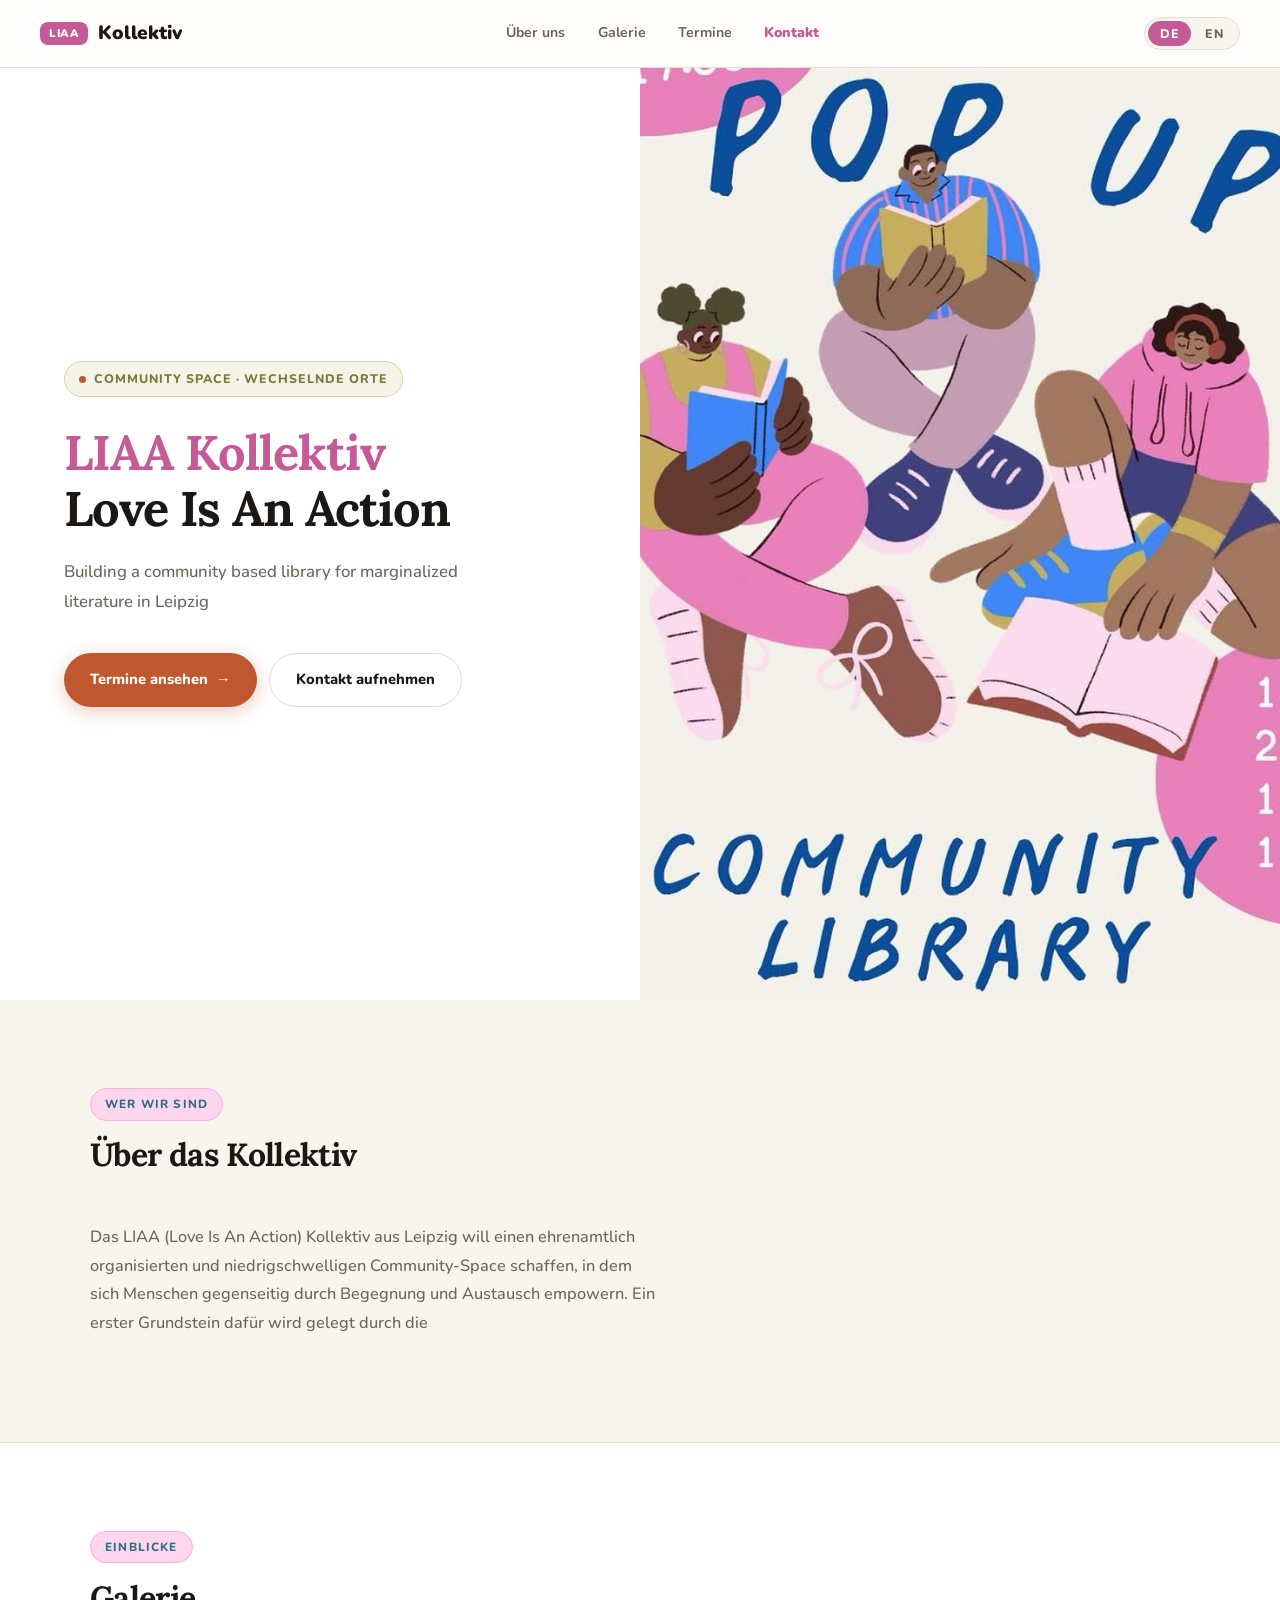
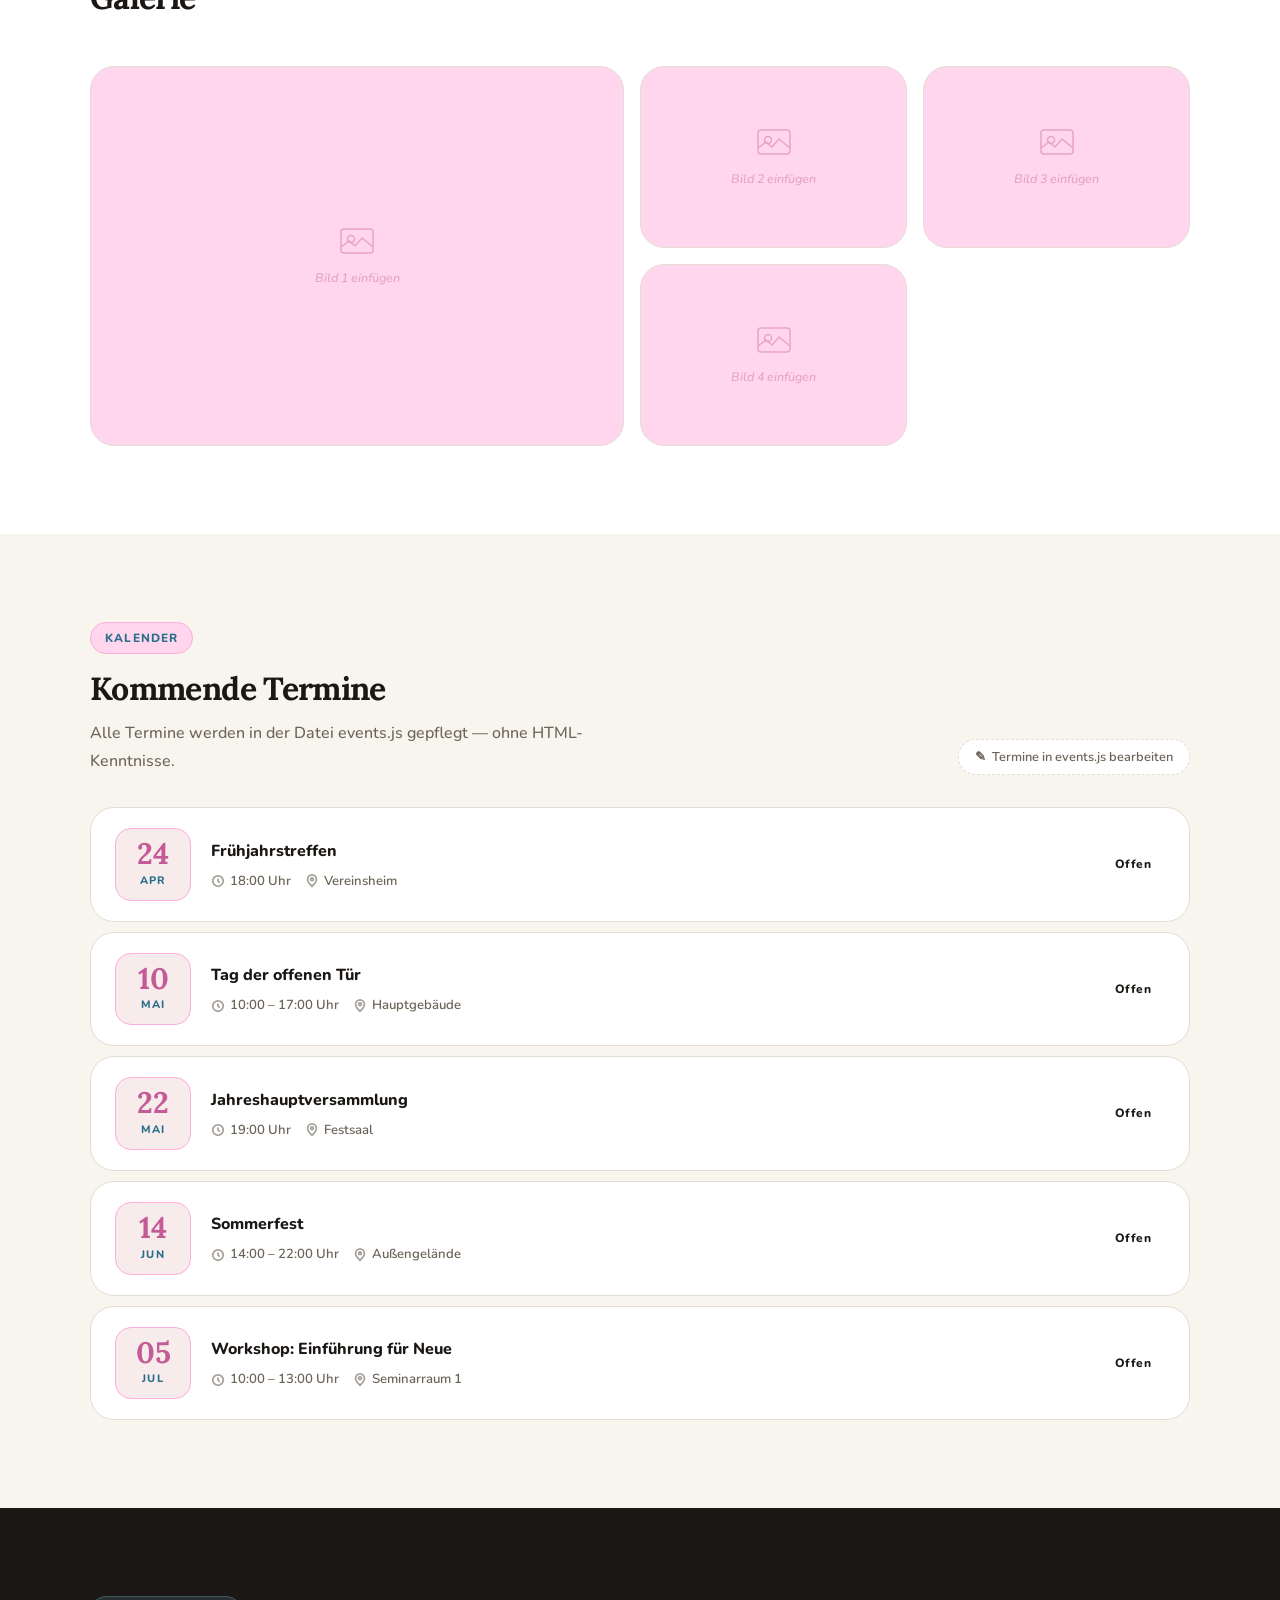
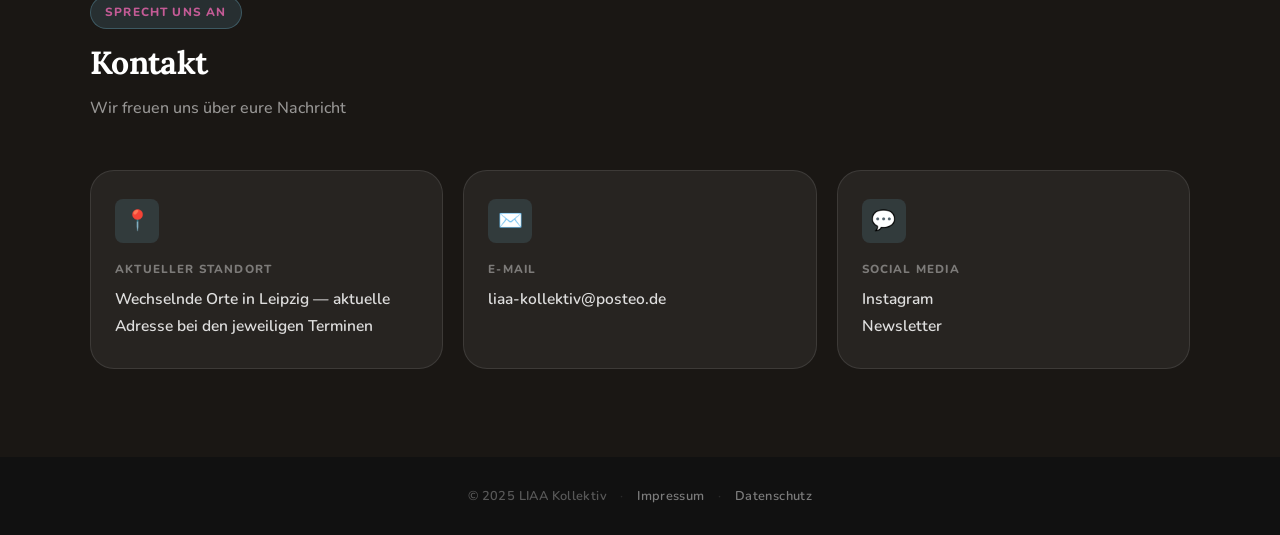
==== index.html @ f077760d "d" ====
<!DOCTYPE html>
<html lang="de">
<head>
  <meta charset="UTF-8">
  <meta name="viewport" content="width=device-width, initial-scale=1.0">
  <title>LIAA Kollektiv</title>
  <meta name="description" content="LIAA Kollektiv — Community Space für Black Literature.">
  <link rel="stylesheet" href="style.css">
  <link rel="icon" type="image/png" href="/assets/favicon.png">
  <link rel="apple-touch-icon" href="/assets/favicon.png">
</head>
<body>

<!-- ══════════════════════════════════════
     NAVIGATION
     ══════════════════════════════════════ -->
<nav class="nav">
  <a href="#" class="nav-logo">
    <div class="nav-logo-icon">LIAA</div>
    Kollektiv
  </a>

  <ul class="nav-links">
    <li><a href="#ueber-uns" data-de="Über uns"  data-en="About">Über uns</a></li>
    <li><a href="#galerie"   data-de="Galerie"   data-en="Gallery">Galerie</a></li>
    <li><a href="#termine"   data-de="Termine"   data-en="Events">Termine</a></li>
    <li><a href="#kontakt"   data-de="Kontakt"   data-en="Contact">Kontakt</a></li>
  </ul>

  <div class="nav-right">
    <div class="lang-toggle">
      <button class="lang-btn" data-lang="de" onclick="setLang('de')">DE</button>
      <button class="lang-btn" data-lang="en" onclick="setLang('en')">EN</button>
    </div>
    <button class="hamburger" onclick="toggleMenu()" aria-label="Menü öffnen">
      <span></span><span></span><span></span>
    </button>
  </div>
</nav>

<!-- Mobile Menu -->
<div class="mobile-menu" id="mobile-menu">
  <ul>
    <li><a href="#ueber-uns" data-de="Über uns"  data-en="About">Über uns</a></li>
    <li><a href="#galerie"   data-de="Galerie"   data-en="Gallery">Galerie</a></li>
    <li><a href="#termine"   data-de="Termine"   data-en="Events">Termine</a></li>
    <li><a href="#kontakt"   data-de="Kontakt"   data-en="Contact">Kontakt</a></li>
  </ul>
  <div class="lang-toggle">
    <button class="lang-btn" data-lang="de" onclick="setLang('de')">DE</button>
    <button class="lang-btn" data-lang="en" onclick="setLang('en')">EN</button>
  </div>
</div>


<!-- ══════════════════════════════════════
     HERO
     ══════════════════════════════════════ -->
<section class="hero">
  <div class="hero-left">

    <div class="hero-tag">
      <span class="hero-tag-dot"></span>
      <span data-de="Community Space · Wechselnde Orte"
            data-en="Community Space · Rotating Locations">Community Space · Wechselnde Orte</span>
    </div>

    <h1 class="hero-title">
      <!-- ✏️ Titel anpassen / Edit title -->
      <span>LIAA Kollektiv</span><br>Love Is An Action
    </h1>

    <p class="hero-desc"
       data-de="Building a community based library for marginalized literature in Leipzig"
       data-en="Building a community based library for marginalized literature in Leipzig">
      Building a community based library for marginalized literature in Leipzig
    </p>

    <div class="hero-actions">
      <a href="#termine" class="btn-primary">
        <span data-de="Termine ansehen" data-en="View Events">Termine ansehen</span>
        →
      </a>
      <a href="#kontakt" class="btn-secondary">
        <span data-de="Kontakt aufnehmen" data-en="Get in touch">Kontakt aufnehmen</span>
      </a>
    </div>

  </div>

  <div class="hero-right">
    <!--
      BILD EINFÜGEN / INSERT IMAGE:
      Kommentar entfernen und eigenes Bild einsetzen:
    -->
      <img src="images/image3.jpg" alt="LIAA Kollektiv">
    
    <div class="hero-img-placeholder">
      <svg viewBox="0 0 64 64" fill="none" xmlns="http://www.w3.org/2000/svg">
        <rect x="4" y="12" width="56" height="40" rx="5" stroke="currentColor" stroke-width="2"/>
        <circle cx="22" cy="28" r="6" stroke="currentColor" stroke-width="2"/>
        <path d="M4 40l14-10 10 8 12-14 20 18" stroke="currentColor" stroke-width="2" stroke-linejoin="round"/>
      </svg>
      <p data-de="Euer Bild hier einfügen" data-en="Insert your photo here">
        Euer Bild hier einfügen
      </p>
    </div>
  </div>
</section>


<!-- ══════════════════════════════════════
     ÜBER UNS / ABOUT
     ══════════════════════════════════════ -->
<section class="section about" id="ueber-uns">
  <div class="section-inner">
    <div class="section-header reveal">
      <div class="section-tag"
           data-de="Wer wir sind"
           data-en="Who we are">Wer wir sind</div>
      <h2 class="section-title"
          data-de="Über das Kollektiv"
          data-en="About the Collective">Über das Kollektiv</h2>
      <!-- <p class="section-subtitle"
         data-de="Eine kurze Einleitung, die das Kollektiv herzlich vorstellt."
         data-en="A short introduction presenting the collective in a warm, welcoming tone.">
        Eine kurze Einleitung, die das Kollektiv herzlich vorstellt.
      </p> -->
    </div>

    <div class="about-grid">
      <div>
        <!-- ✏️ TEXTE ANPASSEN / EDIT TEXTS -->
        <p class="reveal"
           data-de="Das LIAA (Love Is An Action) Kollektiv aus Leipzig will einen ehrenamtlich organisierten und niedrigschwelligen Community-Space schaffen, in dem sich Menschen gegenseitig durch Begegnung und Austausch empowern. Ein erster Grundstein dafür wird gelegt durch die "BIPoC Bibliothek", eine Sammelstelle für schwerzugängliches Wissen von Schwarzen und PoC Autor*innen."
           data-en="LIAA (Love Is An Action) collective from Leipzig aims to create a volunteer-run, low-barrier community space where people can empower one another through interaction and exchange. The first step toward this goal is the “BIPoC Library,” a repository for hard-to-access knowledge from Black and People of Color authors.">
          Das LIAA (Love Is An Action) Kollektiv aus Leipzig will einen ehrenamtlich organisierten und niedrigschwelligen Community-Space schaffen, in dem sich Menschen gegenseitig durch Begegnung und Austausch empowern. Ein erster Grundstein dafür wird gelegt durch die "BIPoC Bibliothek", eine Sammelstelle für schwerzugängliches Wissen von Schwarzen und PoC Autor*innen.
        </p>
        <!-- <p class="reveal"
           data-de="Ein zweiter Absatz kann eure Werte, Projekte oder besondere Aktivitäten beschreiben. Dieser Text lässt sich jederzeit einfach anpassen."
           data-en="A second paragraph can describe your values, projects, or special activities. This text can be updated at any time.">
          Ein zweiter Absatz kann eure Werte, Projekte oder besondere Aktivitäten beschreiben. Dieser Text lässt sich jederzeit einfach anpassen.
        </p> -->
      </div>
    </div>
  </div>
</section>


<!-- ══════════════════════════════════════
     GALERIE / GALLERY
     ══════════════════════════════════════ -->
<section class="section gallery" id="galerie">
  <div class="section-inner">
    <div class="section-header reveal">
      <div class="section-tag" data-de="Einblicke" data-en="Impressions">Einblicke</div>
      <h2 class="section-title" data-de="Galerie" data-en="Gallery">Galerie</h2>
    </div>

    <!--
      BILDER EINFÜGEN / INSERT IMAGES:
      Ersetze <div class="gallery-placeholder"> + SVG durch:
      <img src="images/galerie-1.jpg" alt="Beschreibung">

      Größen:
        Bild 1 (groß links):  ~800×600 px
        Bilder 2–4 (klein):   ~400×300 px
    -->
    <div class="gallery-grid">

      <div class="gallery-item reveal">
        <!-- <img src="images/galerie-1.jpg" alt="Foto 1"> -->
        <div class="gallery-placeholder">
          <svg viewBox="0 0 36 36" fill="none" stroke="currentColor" stroke-width="1.5">
            <rect x="2" y="6" width="32" height="24" rx="3"/>
            <circle cx="12" cy="16" r="3.5"/>
            <path d="M2 24l8-6 6 5 7-8 11 9"/>
          </svg>
          <span data-de="Bild 1 einfügen" data-en="Insert image 1">Bild 1 einfügen</span>
        </div>
        <div class="gallery-overlay">
          <span class="gallery-caption-hover"
                data-de="Bildunterschrift" data-en="Caption">Bildunterschrift</span>
        </div>
      </div>

      <div class="gallery-item reveal">
        <!-- <img src="images/galerie-2.jpg" alt="Foto 2"> -->
        <div class="gallery-placeholder">
          <svg viewBox="0 0 36 36" fill="none" stroke="currentColor" stroke-width="1.5">
            <rect x="2" y="6" width="32" height="24" rx="3"/>
            <circle cx="12" cy="16" r="3.5"/>
            <path d="M2 24l8-6 6 5 7-8 11 9"/>
          </svg>
          <span data-de="Bild 2 einfügen" data-en="Insert image 2">Bild 2 einfügen</span>
        </div>
        <div class="gallery-overlay">
          <span class="gallery-caption-hover"
                data-de="Bildunterschrift" data-en="Caption">Bildunterschrift</span>
        </div>
      </div>

      <div class="gallery-item reveal">
        <!-- <img src="images/galerie-3.jpg" alt="Foto 3"> -->
        <div class="gallery-placeholder">
          <svg viewBox="0 0 36 36" fill="none" stroke="currentColor" stroke-width="1.5">
            <rect x="2" y="6" width="32" height="24" rx="3"/>
            <circle cx="12" cy="16" r="3.5"/>
            <path d="M2 24l8-6 6 5 7-8 11 9"/>
          </svg>
          <span data-de="Bild 3 einfügen" data-en="Insert image 3">Bild 3 einfügen</span>
        </div>
        <div class="gallery-overlay">
          <span class="gallery-caption-hover"
                data-de="Bildunterschrift" data-en="Caption">Bildunterschrift</span>
        </div>
      </div>

      <div class="gallery-item reveal">
        <!-- <img src="images/galerie-4.jpg" alt="Foto 4"> -->
        <div class="gallery-placeholder">
          <svg viewBox="0 0 36 36" fill="none" stroke="currentColor" stroke-width="1.5">
            <rect x="2" y="6" width="32" height="24" rx="3"/>
            <circle cx="12" cy="16" r="3.5"/>
            <path d="M2 24l8-6 6 5 7-8 11 9"/>
          </svg>
          <span data-de="Bild 4 einfügen" data-en="Insert image 4">Bild 4 einfügen</span>
        </div>
        <div class="gallery-overlay">
          <span class="gallery-caption-hover"
                data-de="Bildunterschrift" data-en="Caption">Bildunterschrift</span>
        </div>
      </div>

    </div>
  </div>
</section>


<!-- ══════════════════════════════════════
     TERMINE / EVENTS
     ══════════════════════════════════════ -->
<section class="section events" id="termine">
  <div class="section-inner">
    <div class="events-topbar reveal">
      <div class="section-header" style="margin-bottom:0">
        <div class="section-tag" data-de="Kalender" data-en="Calendar">Kalender</div>
        <h2 class="section-title"
            data-de="Kommende Termine"
            data-en="Upcoming Events">Kommende Termine</h2>
        <p class="section-subtitle"
           data-de="Alle Termine werden in der Datei events.js gepflegt — ohne HTML-Kenntnisse."
           data-en="All events are managed in events.js — no HTML knowledge needed.">
          Alle Termine werden in der Datei <code>events.js</code> gepflegt — ohne HTML-Kenntnisse.
        </p>
      </div>
      <div class="edit-tip">
        ✎ <span data-de="Termine in events.js bearbeiten"
                data-en="Edit events in events.js">Termine in events.js bearbeiten</span>
      </div>
    </div>

    <!-- Events werden automatisch aus events.js geladen -->
    <div class="event-grid" id="event-list"></div>
  </div>
</section>


<!-- ══════════════════════════════════════
     KONTAKT / CONTACT
     ══════════════════════════════════════ -->
<section class="section contact" id="kontakt">
  <div class="section-inner">
    <div class="section-header reveal">
      <div class="section-tag" data-de="Sprecht uns an" data-en="Get in touch">Sprecht uns an</div>
      <h2 class="section-title" data-de="Kontakt" data-en="Contact">Kontakt</h2>
      <p class="section-subtitle"
         data-de="Wir freuen uns über eure Nachricht"
         data-en="We'd love to hear from you">
        Wir freuen uns über eure Nachricht 
      </p>
    </div>

    <!-- ✏️ KONTAKTDATEN ANPASSEN / EDIT CONTACT INFO -->
    <div class="contact-grid">
      <div class="contact-card reveal">
        <div class="contact-icon">📍</div>
        <h4 data-de="Aktueller Standort" data-en="Current Location">Aktueller Standort</h4>
        <p data-de="Wechselnde Orte in Leipzig — aktuelle Adresse bei den jeweiligen Terminen"
           data-en="Rotating locations in Leipzig — current address listed with each event">
          Wechselnde Orte in Leipzig — aktuelle Adresse bei den jeweiligen Terminen
        </p>
      </div>
      <div class="contact-card reveal">
        <div class="contact-icon">✉️</div>
        <h4 data-de="E-Mail" data-en="Email">E-Mail</h4>
        <p><a href="mailto:liaa-kollektiv@posteo.de">liaa-kollektiv@posteo.de</a></p>
      </div>
      <div class="contact-card reveal">
        <div class="contact-icon">💬</div>
        <h4 data-de="Social Media" data-en="Social">Social Media</h4>
        <p>
          <a href="https://www.instagram.com/liaa_kollektiv/">Instagram</a><br>
          <a href="#" data-de="Newsletter" data-en="Newsletter">Newsletter</a>
        </p>
      </div>
    </div>
  </div>
</section>


<!-- ══════════════════════════════════════
     FOOTER
     ══════════════════════════════════════ -->
<footer class="footer">
  <p>
    © 2025 LIAA Kollektiv
    <span class="footer-sep">·</span>
    <a href="#" data-de="Impressum" data-en="Imprint">Impressum</a>
    <span class="footer-sep">·</span>
    <a href="#" data-de="Datenschutz" data-en="Privacy">Datenschutz</a>
  </p>
</footer>


<!-- Scripts -->
<script src="events.js"></script>
<script src="script.js"></script>

</body>
</html>
---- style.css ----
/* ─────────────────────────────────────────────
   LIAA KOLLEKTIV · style.css
   Black Literature Community Space
   Palette: #71B8D8 · #BF582F · #CBC287 · #43A953 · #C45B96
   ───────────────────────────────────────────── */

@import url('https://fonts.googleapis.com/css2?family=Nunito:wght@400;500;600;700;800;900&family=Lora:ital,wght@0,500;0,600;0,700;1,500&display=swap');

/* ── CUSTOM PROPERTIES ── */
:root {
  /* Brand palette */
  --blue:   #C45B96;
  --orange: #BF582F;
  --olive:  #CBC287;
  --green:  #43A953;
  --pink:   #C45B96;

  /* Surfaces */
  --clr-bg:        #F8F5EE;       /* warm parchment */
  --clr-surface:   #FFFFFF;
  --clr-surface-2: #F2EDE3;       /* slightly warmer */
  --clr-surface-3:   #f7ebeb;

  /* Primary = pink */
  --clr-primary:   var(--pink);
  --clr-primary-l: #ffd6ed;
  --clr-primary-m: #ffaddb;

  /* Accent = orange */
  --clr-accent:    var(--orange);
  --clr-accent-l:  #FAF0EA;

  /* Olive tones for subtle backgrounds */
  --clr-olive-l:   #F5F4E6;
  --clr-olive-m:   #CBC287;

  /* Text */
  --clr-text:  #1A1714;
  --clr-muted: #6B6457;
  --clr-border: #E3DDD3;

  /* Event badges */
  --badge-open-bg:     #E6F4E9;
  --badge-open-text:   #2A7A46;
  --badge-members-bg:  #E8F4FB;
  --badge-members-text:#2A6F8A;
  --badge-full-bg:     #FAF0EA;
  --badge-full-text:   #9E3D15;

  /* Spacing & shape */
  --radius-sm: 8px;
  --radius-md: 16px;
  --radius-lg: 24px;
  --radius-xl: 32px;

  --shadow-sm: 0 2px 8px rgba(26,23,20,0.07);
  --shadow-md: 0 6px 24px rgba(26,23,20,0.10);
  --shadow-lg: 0 16px 48px rgba(26,23,20,0.14);

  --nav-h: 68px;
  --ease-bounce: cubic-bezier(0.34, 1.56, 0.64, 1);
}

/* ── RESET ── */
*, *::before, *::after { box-sizing: border-box; margin: 0; padding: 0; }
html { scroll-behavior: smooth; }
img  { display: block; max-width: 100%; }
a    { text-decoration: none; color: inherit; }

body {
  font-family: 'Nunito', sans-serif;
  background: var(--clr-bg);
  color: var(--clr-text);
  font-size: 16px;
  line-height: 1.75;
  overflow-x: hidden;
}

/* ══════════════════════════════════════
   NAVIGATION
   ══════════════════════════════════════ */
.nav {
  position: sticky;
  top: 0;
  z-index: 200;
  height: var(--nav-h);
  background: rgba(255,255,255,0.88);
  backdrop-filter: blur(18px);
  -webkit-backdrop-filter: blur(18px);
  border-bottom: 1px solid var(--clr-border);
  display: flex;
  align-items: center;
  justify-content: space-between;
  padding: 0 2.5rem;
  gap: 1.5rem;
}

/* Logo */
.nav-logo {
  display: flex;
  align-items: center;
  gap: 10px;
  font-weight: 900;
  font-size: 1.2rem;
  color: var(--clr-text);
  letter-spacing: -0.01em;
  flex-shrink: 0;
}

.nav-logo-icon {
  background: var(--clr-primary);
  color: #fff;
  font-size: 0.7rem;
  font-weight: 900;
  letter-spacing: 0.05em;
  padding: 6px 9px;
  border-radius: var(--radius-sm);
  line-height: 1;
  flex-shrink: 0;
}

/* Nav links */
.nav-links {
  display: flex;
  gap: 0.15rem;
  align-items: center;
  list-style: none;
}

.nav-links a {
  display: block;
  padding: 7px 15px;
  border-radius: 100px;
  font-size: 0.88rem;
  font-weight: 700;
  color: var(--clr-muted);
  transition: background 0.18s, color 0.18s;
}

.nav-links a:hover {
  background: var(--clr-primary-l);
  color: var(--clr-primary);
}

/* Nav right */
.nav-right {
  display: flex;
  align-items: center;
  gap: 0.75rem;
  flex-shrink: 0;
}

/* Language toggle */
.lang-toggle {
  display: flex;
  background: var(--clr-bg);
  border-radius: 100px;
  padding: 3px;
  border: 1px solid var(--clr-border);
  gap: 2px;
}

.lang-btn {
  background: none;
  border: none;
  font-family: 'Nunito', sans-serif;
  font-size: 0.78rem;
  font-weight: 800;
  padding: 4px 12px;
  border-radius: 100px;
  cursor: pointer;
  color: var(--clr-muted);
  letter-spacing: 0.06em;
  transition: background 0.18s, color 0.18s;
}

.lang-btn.active {
  background: var(--clr-primary);
  color: #fff;
}

/* Hamburger */
.hamburger {
  display: none;
  flex-direction: column;
  gap: 5px;
  background: none;
  border: none;
  cursor: pointer;
  padding: 8px;
  border-radius: var(--radius-sm);
}

.hamburger span {
  display: block;
  width: 22px;
  height: 2px;
  background: var(--clr-text);
  border-radius: 2px;
  transition: 0.3s;
}

/* Mobile menu */
.mobile-menu {
  display: none;
  position: fixed;
  top: var(--nav-h);
  left: 0; right: 0;
  background: var(--clr-surface);
  border-bottom: 1px solid var(--clr-border);
  padding: 1rem 1.5rem 1.5rem;
  z-index: 190;
  box-shadow: var(--shadow-md);
}

.mobile-menu.open { display: block; }

.mobile-menu ul {
  list-style: none;
  display: flex;
  flex-direction: column;
  gap: 4px;
  margin-bottom: 1rem;
}

.mobile-menu ul a {
  display: block;
  padding: 10px 16px;
  border-radius: var(--radius-sm);
  font-weight: 700;
  color: var(--clr-text);
  font-size: 1rem;
}

.mobile-menu ul a:hover { background: var(--clr-primary-l); color: var(--clr-primary); }


/* ══════════════════════════════════════
   HERO
   ══════════════════════════════════════ */
.hero {
  min-height: calc(100vh - var(--nav-h));
  display: grid;
  grid-template-columns: 1fr 1fr;
  overflow: hidden;
}

.hero-left {
  padding: 5rem 3.5rem 5rem 4rem;
  display: flex;
  flex-direction: column;
  justify-content: center;
  background: var(--clr-surface);
}

/* Tag pill */
.hero-tag {
  display: inline-flex;
  align-items: center;
  gap: 8px;
  background: var(--clr-olive-l);
  color: #7A7840;
  font-size: 0.78rem;
  font-weight: 800;
  letter-spacing: 0.08em;
  text-transform: uppercase;
  padding: 6px 14px;
  border-radius: 100px;
  margin-bottom: 1.75rem;
  width: fit-content;
  border: 1px solid #D6D49A;
}

.hero-tag-dot {
  width: 7px;
  height: 7px;
  background: var(--orange);
  border-radius: 50%;
  animation: pulse 2.2s infinite;
  flex-shrink: 0;
}

@keyframes pulse {
  0%, 100% { opacity: 1; transform: scale(1); }
  50%       { opacity: 0.55; transform: scale(0.75); }
}

.hero-title {
  font-family: 'Lora', serif;
  font-size: clamp(2.2rem, 3.8vw, 3.4rem);
  font-weight: 700;
  line-height: 1.15;
  color: var(--clr-text);
  margin-bottom: 1.25rem;
  letter-spacing: -0.02em;
}

.hero-title span {
  color: var(--clr-primary);
}

.hero-desc {
  font-size: 1.05rem;
  color: var(--clr-muted);
  max-width: 440px;
  margin-bottom: 2.25rem;
  font-weight: 500;
  line-height: 1.8;
}

.hero-actions {
  display: flex;
  gap: 12px;
  flex-wrap: wrap;
}

.btn-primary {
  display: inline-flex;
  align-items: center;
  gap: 8px;
  background: var(--clr-accent);
  color: #fff;
  padding: 13px 26px;
  border-radius: 100px;
  font-family: 'Nunito', sans-serif;
  font-size: 0.92rem;
  font-weight: 800;
  border: none;
  cursor: pointer;
  transition: background 0.2s, transform 0.2s, box-shadow 0.2s;
  box-shadow: 0 4px 18px rgba(191,88,47,0.32);
}

.btn-primary:hover {
  background: #a34824;
  transform: translateY(-2px);
  box-shadow: 0 8px 26px rgba(191,88,47,0.38);
}

.btn-secondary {
  display: inline-flex;
  align-items: center;
  gap: 8px;
  background: transparent;
  color: var(--clr-text);
  padding: 13px 26px;
  border-radius: 100px;
  font-family: 'Nunito', sans-serif;
  font-size: 0.92rem;
  font-weight: 800;
  border: 1.5px solid var(--clr-border);
  cursor: pointer;
  transition: border-color 0.2s, background 0.2s, transform 0.2s;
}

.btn-secondary:hover {
  border-color: var(--clr-primary);
  background: var(--clr-primary-l);
  transform: translateY(-2px);
}

.hero-right {
  position: relative;
  background: var(--clr-primary-l);
  overflow: hidden;
}

.hero-right img {
  width: 100%;
  height: 100%;
  object-fit: cover;
}

.hero-img-placeholder {
  width: 100%;
  height: 100%;
  min-height: 420px;
  display: flex;
  flex-direction: column;
  align-items: center;
  justify-content: center;
  gap: 16px;
  color: var(--clr-primary);
  opacity: 0.45;
}

.hero-img-placeholder svg { width: 64px; height: 64px; }
.hero-img-placeholder p { font-size: 0.85rem; font-weight: 700; font-style: italic; }


/* ══════════════════════════════════════
   SECTION COMMONS
   ══════════════════════════════════════ */
.section { padding: 5.5rem 4rem; }

.section-inner { max-width: 1100px; margin: 0 auto; }

.section-header { margin-bottom: 3rem; }

.section-tag {
  display: inline-flex;
  align-items: center;
  gap: 6px;
  background: var(--clr-primary-l);
  color: #2A6F8A;
  font-size: 0.74rem;
  font-weight: 800;
  letter-spacing: 0.1em;
  text-transform: uppercase;
  padding: 5px 14px;
  border-radius: 100px;
  margin-bottom: 0.9rem;
  border: 1px solid var(--clr-primary-m);
}

.section-title {
  font-family: 'Lora', serif;
  font-size: clamp(1.6rem, 2.5vw, 2.2rem);
  font-weight: 700;
  color: var(--clr-text);
  line-height: 1.25;
  letter-spacing: -0.02em;
}

.section-subtitle {
  margin-top: 0.65rem;
  font-size: 1rem;
  color: var(--clr-muted);
  font-weight: 500;
  max-width: 560px;
  line-height: 1.75;
}

.section-subtitle code {
  background: var(--clr-olive-l);
  border: 1px solid #D6D49A;
  border-radius: 4px;
  padding: 1px 6px;
  font-size: 0.9em;
  font-family: monospace;
  color: #6B6340;
}


/* ══════════════════════════════════════
   ABOUT
   ══════════════════════════════════════ */
.about { background: var(--clr-bg); }

.about-grid {
  display: grid;
  grid-template-columns: 1.1fr 0.9fr;
  gap: 3.5rem;
  align-items: start;
}

.about-grid > div > p {
  color: var(--clr-muted);
  margin-bottom: 1rem;
  font-weight: 500;
  font-size: 1.02rem;
}

.about-stats {
  display: grid;
  grid-template-columns: 1fr 1fr;
  gap: 1rem;
}

.stat-card {
  background: var(--clr-surface);
  border: 1px solid var(--clr-border);
  border-radius: var(--radius-lg);
  padding: 1.5rem 1.25rem;
  text-align: center;
  transition: transform 0.25s var(--ease-bounce), box-shadow 0.2s;
}

.stat-card:hover {
  transform: translateY(-5px);
  box-shadow: var(--shadow-md);
}

/* accent each stat card corner with a colour stripe */
.stat-card:nth-child(1) { border-top: 3px solid var(--blue); }
.stat-card:nth-child(2) { border-top: 3px solid var(--orange); }
.stat-card:nth-child(3) { border-top: 3px solid var(--olive); }
.stat-card:nth-child(4) { border-top: 3px solid var(--pink); }

.stat-number {
  font-family: 'Lora', serif;
  font-size: 2.3rem;
  font-weight: 700;
  color: var(--clr-text);
  line-height: 1;
  margin-bottom: 5px;
}

.stat-label {
  font-size: 0.78rem;
  color: var(--clr-muted);
  font-weight: 700;
  letter-spacing: 0.06em;
  text-transform: uppercase;
}


/* ══════════════════════════════════════
   GALLERY
   ══════════════════════════════════════ */
.gallery {
  background: var(--clr-surface);
  border-top: 1px solid var(--clr-border);
}

.gallery-grid {
  display: grid;
  grid-template-columns: 2fr 1fr 1fr;
  grid-template-rows: auto auto;
  gap: 1rem;
}

.gallery-item {
  border-radius: var(--radius-lg);
  overflow: hidden;
  position: relative;
  background: var(--clr-primary-l);
  cursor: pointer;
  border: 1px solid var(--clr-border);
}

.gallery-item:first-child {
  grid-row: span 2;
  min-height: 380px;
}

.gallery-item img {
  width: 100%;
  height: 100%;
  object-fit: cover;
  transition: transform 0.5s ease;
}

.gallery-item:hover img { transform: scale(1.04); }

.gallery-overlay {
  position: absolute;
  inset: 0;
  background: linear-gradient(to top, rgba(26,23,20,0.4) 0%, transparent 60%);
  opacity: 0;
  transition: opacity 0.3s;
  display: flex;
  align-items: flex-end;
  padding: 1rem;
}

.gallery-item:hover .gallery-overlay { opacity: 1; }

.gallery-caption-hover {
  color: white;
  font-size: 0.85rem;
  font-weight: 700;
}

.gallery-placeholder {
  width: 100%;
  height: 100%;
  min-height: 180px;
  display: flex;
  flex-direction: column;
  align-items: center;
  justify-content: center;
  gap: 8px;
  color: var(--clr-primary);
  opacity: 0.4;
}

.gallery-placeholder svg  { width: 36px; height: 36px; }
.gallery-placeholder span { font-size: 0.78rem; font-style: italic; font-weight: 600; }


/* ══════════════════════════════════════
   EVENTS / TERMINE
   ══════════════════════════════════════ */
.events { background: var(--clr-bg); }

.events-topbar {
  display: flex;
  justify-content: space-between;
  align-items: flex-end;
  margin-bottom: 2rem;
  flex-wrap: wrap;
  gap: 1rem;
}

.edit-tip {
  display: inline-flex;
  align-items: center;
  gap: 6px;
  font-size: 0.8rem;
  color: var(--clr-muted);
  background: var(--clr-surface);
  border: 1px dashed var(--clr-border);
  border-radius: 100px;
  padding: 6px 16px;
  font-weight: 600;
  flex-shrink: 0;
}

.event-grid {
  display: flex;
  flex-direction: column;
  gap: 10px;
}

.event-card {
  background: var(--clr-surface);
  border: 1px solid var(--clr-border);
  border-radius: var(--radius-lg);
  display: grid;
  grid-template-columns: 76px 1fr auto;
  align-items: center;
  gap: 1.25rem;
  padding: 1.25rem 1.5rem;
  transition: transform 0.25s var(--ease-bounce), box-shadow 0.22s, border-color 0.22s;
}

.event-card:hover {
  transform: translateY(-3px);
  box-shadow: var(--shadow-md);
  border-color: var(--clr-primary-m);
}

.event-date {
  background: var(--clr-surface-3);
  border-radius: var(--radius-md);
  padding: 10px 8px;
  text-align: center;
  border: 1px solid var(--clr-primary-m);
  flex-shrink: 0;
}

.event-day {
  font-family: 'Lora', serif;
  font-size: 1.85rem;
  font-weight: 700;
  color: var(--clr-primary);
  line-height: 1;
}

.event-month {
  font-size: 0.68rem;
  font-weight: 800;
  letter-spacing: 0.1em;
  color: #2A6F8A;
  text-transform: uppercase;
  margin-top: 2px;
}

.event-info h3 {
  font-size: 1rem;
  font-weight: 800;
  color: var(--clr-text);
  margin-bottom: 5px;
}

.event-meta {
  display: flex;
  gap: 14px;
  flex-wrap: wrap;
}

.event-meta-item {
  display: flex;
  align-items: center;
  gap: 5px;
  font-size: 0.82rem;
  color: var(--clr-muted);
  font-weight: 600;
}

.event-meta-icon {
  width: 14px;
  height: 14px;
  opacity: 0.6;
  flex-shrink: 0;
}

.event-badge {
  display: inline-block;
  font-size: 0.75rem;
  font-weight: 800;
  padding: 5px 14px;
  border-radius: 100px;
  letter-spacing: 0.04em;
  white-space: nowrap;
  flex-shrink: 0;
}

.badge-open    { background: var(--badge-open-bg);    color: var(--badge-open-text); }
.badge-members { background: var(--badge-members-bg); color: var(--badge-members-text); }
.badge-full    { background: var(--badge-full-bg);    color: var(--badge-full-text); }

.no-events {
  text-align: center;
  padding: 3rem;
  color: var(--clr-muted);
  font-weight: 600;
  background: var(--clr-surface);
  border-radius: var(--radius-lg);
  border: 1px dashed var(--clr-border);
}


/* ══════════════════════════════════════
   CONTACT
   ══════════════════════════════════════ */
.contact { background: #1A1714; }

.contact .section-tag  { background: rgba(113,184,216,0.15); color: var(--blue); border-color: rgba(113,184,216,0.3); }
.contact .section-title { color: #fff; }
.contact .section-subtitle { color: rgba(255,255,255,0.55); max-width: 100%; }

.contact-grid {
  display: grid;
  grid-template-columns: repeat(3, 1fr);
  gap: 1.25rem;
  margin-top: 2rem;
}

.contact-card {
  background: rgba(255,255,255,0.06);
  border: 1px solid rgba(255,255,255,0.1);
  border-radius: var(--radius-lg);
  padding: 1.75rem 1.5rem;
  transition: background 0.2s;
}

.contact-card:hover { background: rgba(255,255,255,0.1); }

.contact-icon {
  width: 44px;
  height: 44px;
  background: rgba(113,184,216,0.15);
  border-radius: var(--radius-sm);
  display: flex;
  align-items: center;
  justify-content: center;
  margin-bottom: 1rem;
  font-size: 20px;
}

.contact-card h4 {
  font-size: 0.73rem;
  font-weight: 800;
  letter-spacing: 0.1em;
  text-transform: uppercase;
  color: rgba(255,255,255,0.4);
  margin-bottom: 6px;
}

.contact-card p,
.contact-card a {
  color: rgba(255,255,255,0.85);
  font-size: 0.97rem;
  font-weight: 600;
  line-height: 1.75;
}

.contact-card a:hover { color: var(--blue); }


/* ══════════════════════════════════════
   FOOTER
   ══════════════════════════════════════ */
.footer {
  background: #111;
  color: rgba(255,255,255,0.3);
  text-align: center;
  padding: 1.75rem;
  font-size: 0.8rem;
  font-weight: 600;
  letter-spacing: 0.03em;
}

.footer a { color: rgba(255,255,255,0.45); }
.footer a:hover { color: rgba(255,255,255,0.8); }
.footer-sep { margin: 0 10px; opacity: 0.35; }


/* ══════════════════════════════════════
   SCROLL REVEAL
   ══════════════════════════════════════ */
.reveal {
  opacity: 0;
  transform: translateY(24px);
  transition: opacity 0.55s ease, transform 0.55s ease;
}

.reveal.visible {
  opacity: 1;
  transform: translateY(0);
}


/* ══════════════════════════════════════
   RESPONSIVE
   ══════════════════════════════════════ */
@media (max-width: 900px) {
  .nav-links  { display: none; }
  .hamburger  { display: flex; }

  .hero { grid-template-columns: 1fr; min-height: auto; }
  .hero-right { min-height: 260px; order: -1; }
  .hero-left  { padding: 2.5rem 1.5rem; }

  .section { padding: 3.5rem 1.5rem; }

  .about-grid { grid-template-columns: 1fr; gap: 2rem; }

  .gallery-grid {
    grid-template-columns: 1fr 1fr;
    grid-template-rows: auto;
  }
  .gallery-item:first-child { grid-row: auto; min-height: 180px; }

  .event-card { grid-template-columns: 68px 1fr; }
  .event-badge { display: none; }

  .contact-grid { grid-template-columns: 1fr; }
}

@media (max-width: 600px) {
  .nav { padding: 0 1.25rem; }
  .gallery-grid { grid-template-columns: 1fr; }
  .about-stats { grid-template-columns: 1fr 1fr; }
}
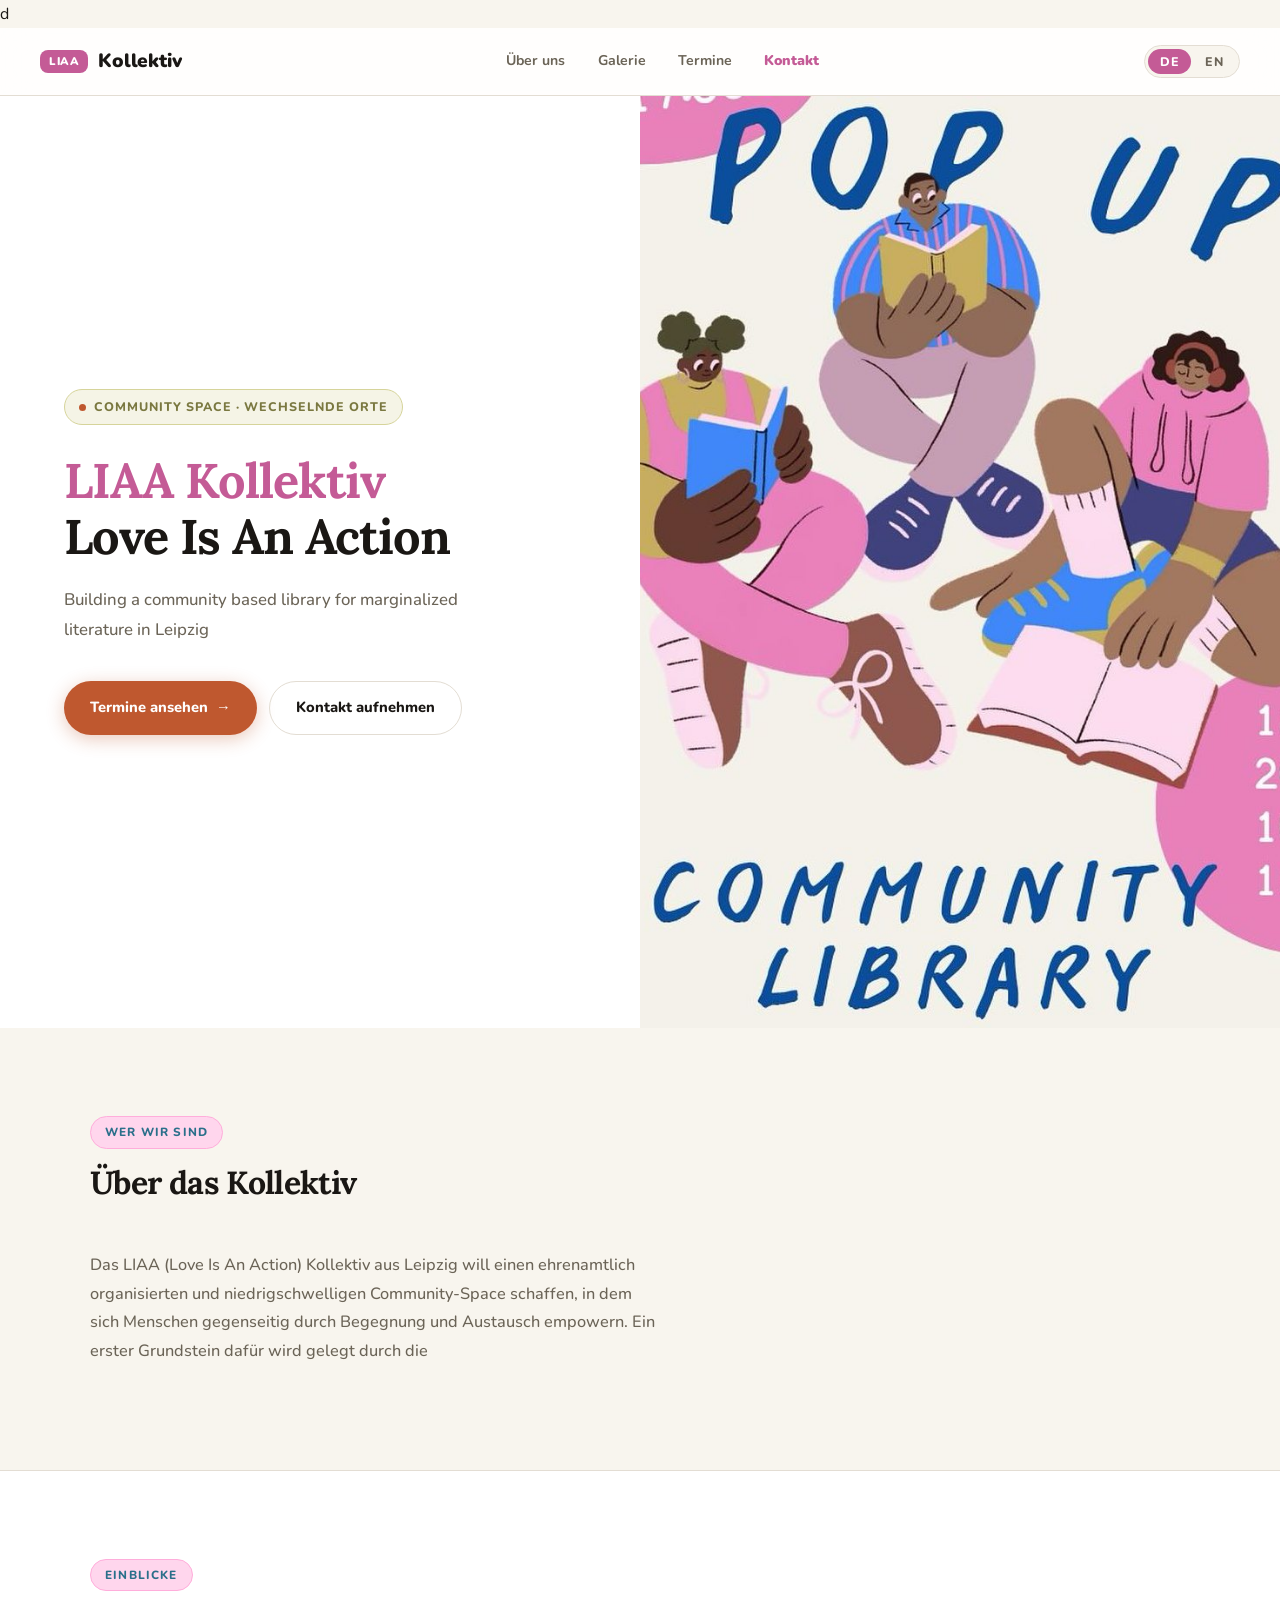
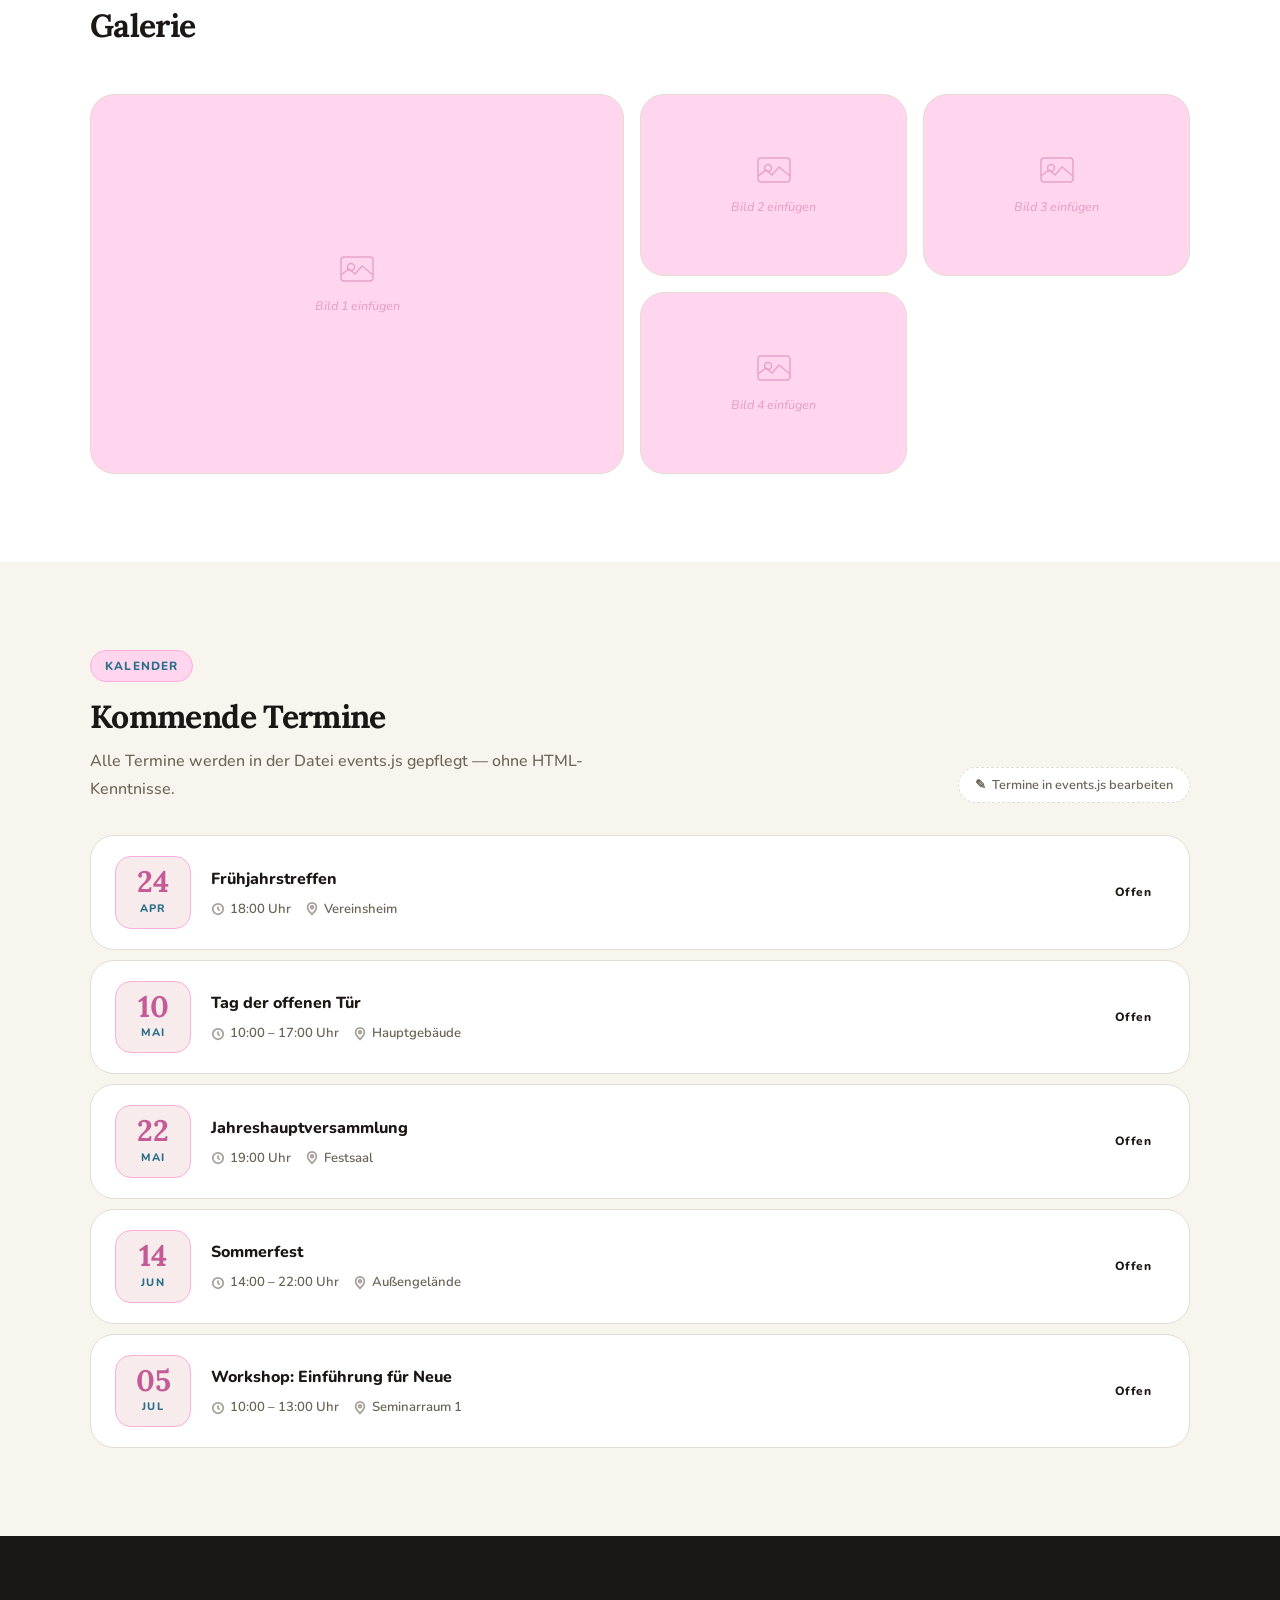
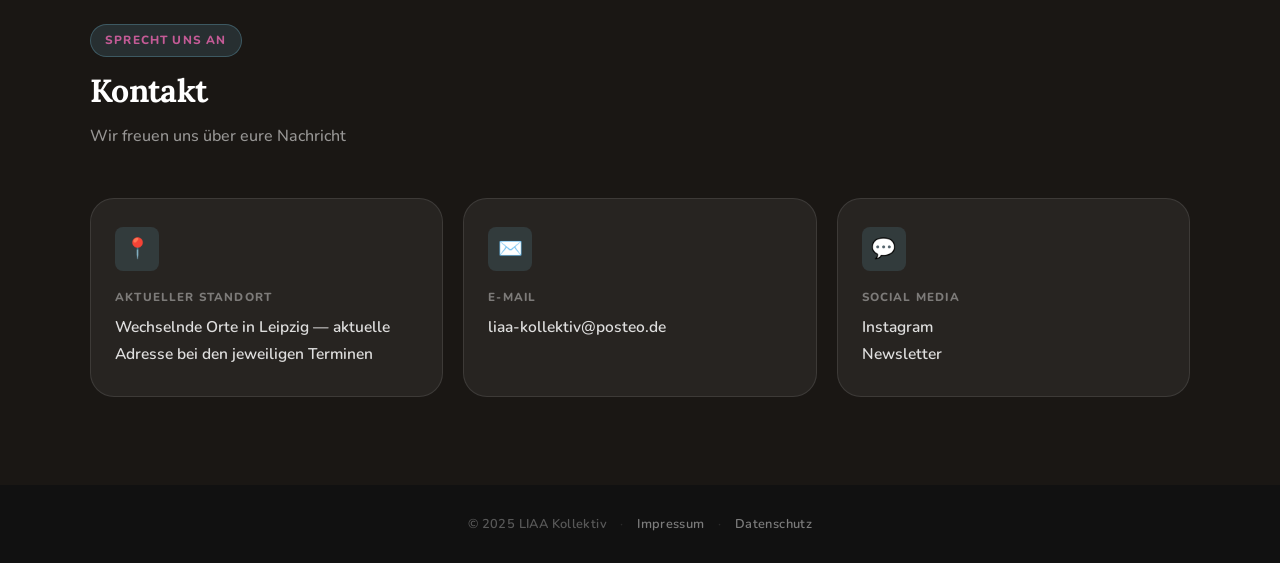
==== commit bcc5c3c3: "f" ====
--- a/index.html
+++ b/index.html
@@ -8,7 +8,7 @@
   <link rel="stylesheet" href="style.css">
   <link rel="icon" type="image/png" href="/assets/favicon.png">
   <link rel="apple-touch-icon" href="/assets/favicon.png">
-</head>
+</head>d
 <body>
 
 <!-- ══════════════════════════════════════
@@ -19,7 +19,7 @@
     <div class="nav-logo-icon">LIAA</div>
     Kollektiv
   </a>
-
+  
   <ul class="nav-links">
     <li><a href="#ueber-uns" data-de="Über uns"  data-en="About">Über uns</a></li>
     <li><a href="#galerie"   data-de="Galerie"   data-en="Gallery">Galerie</a></li>
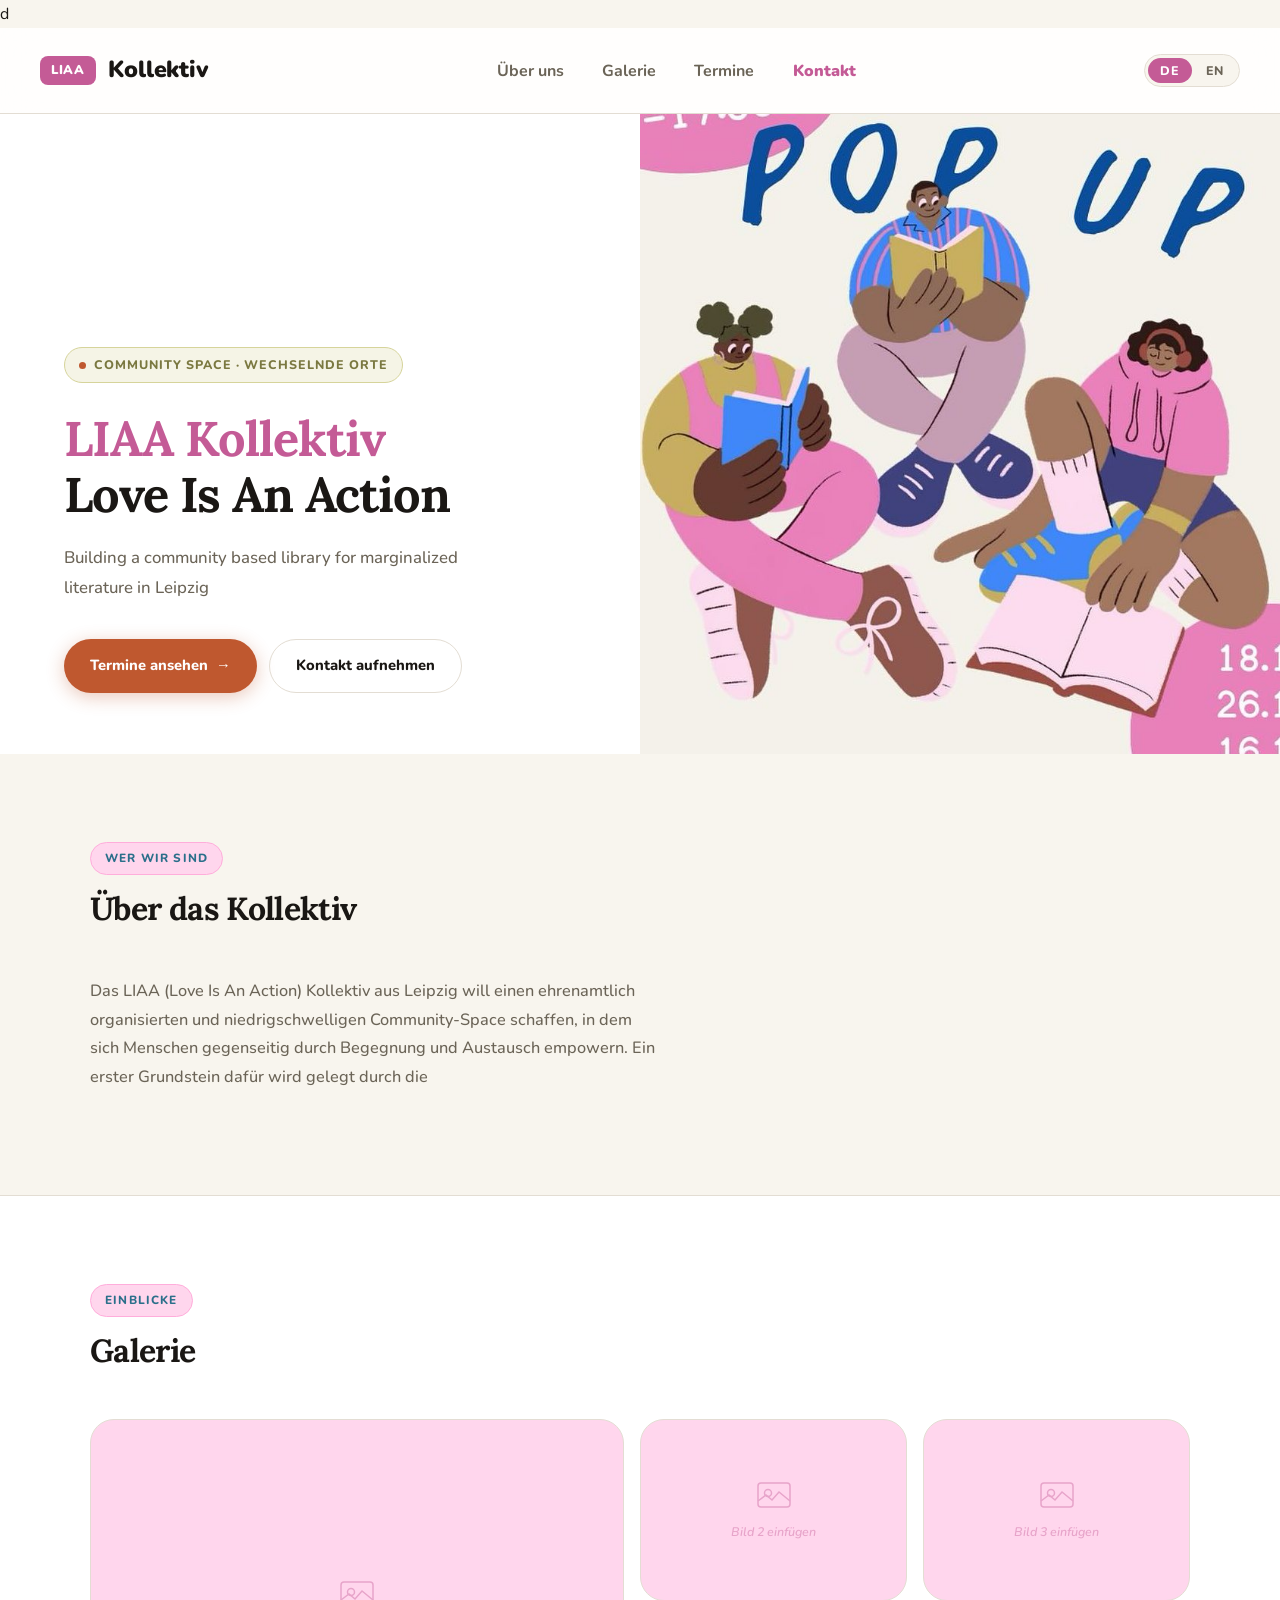
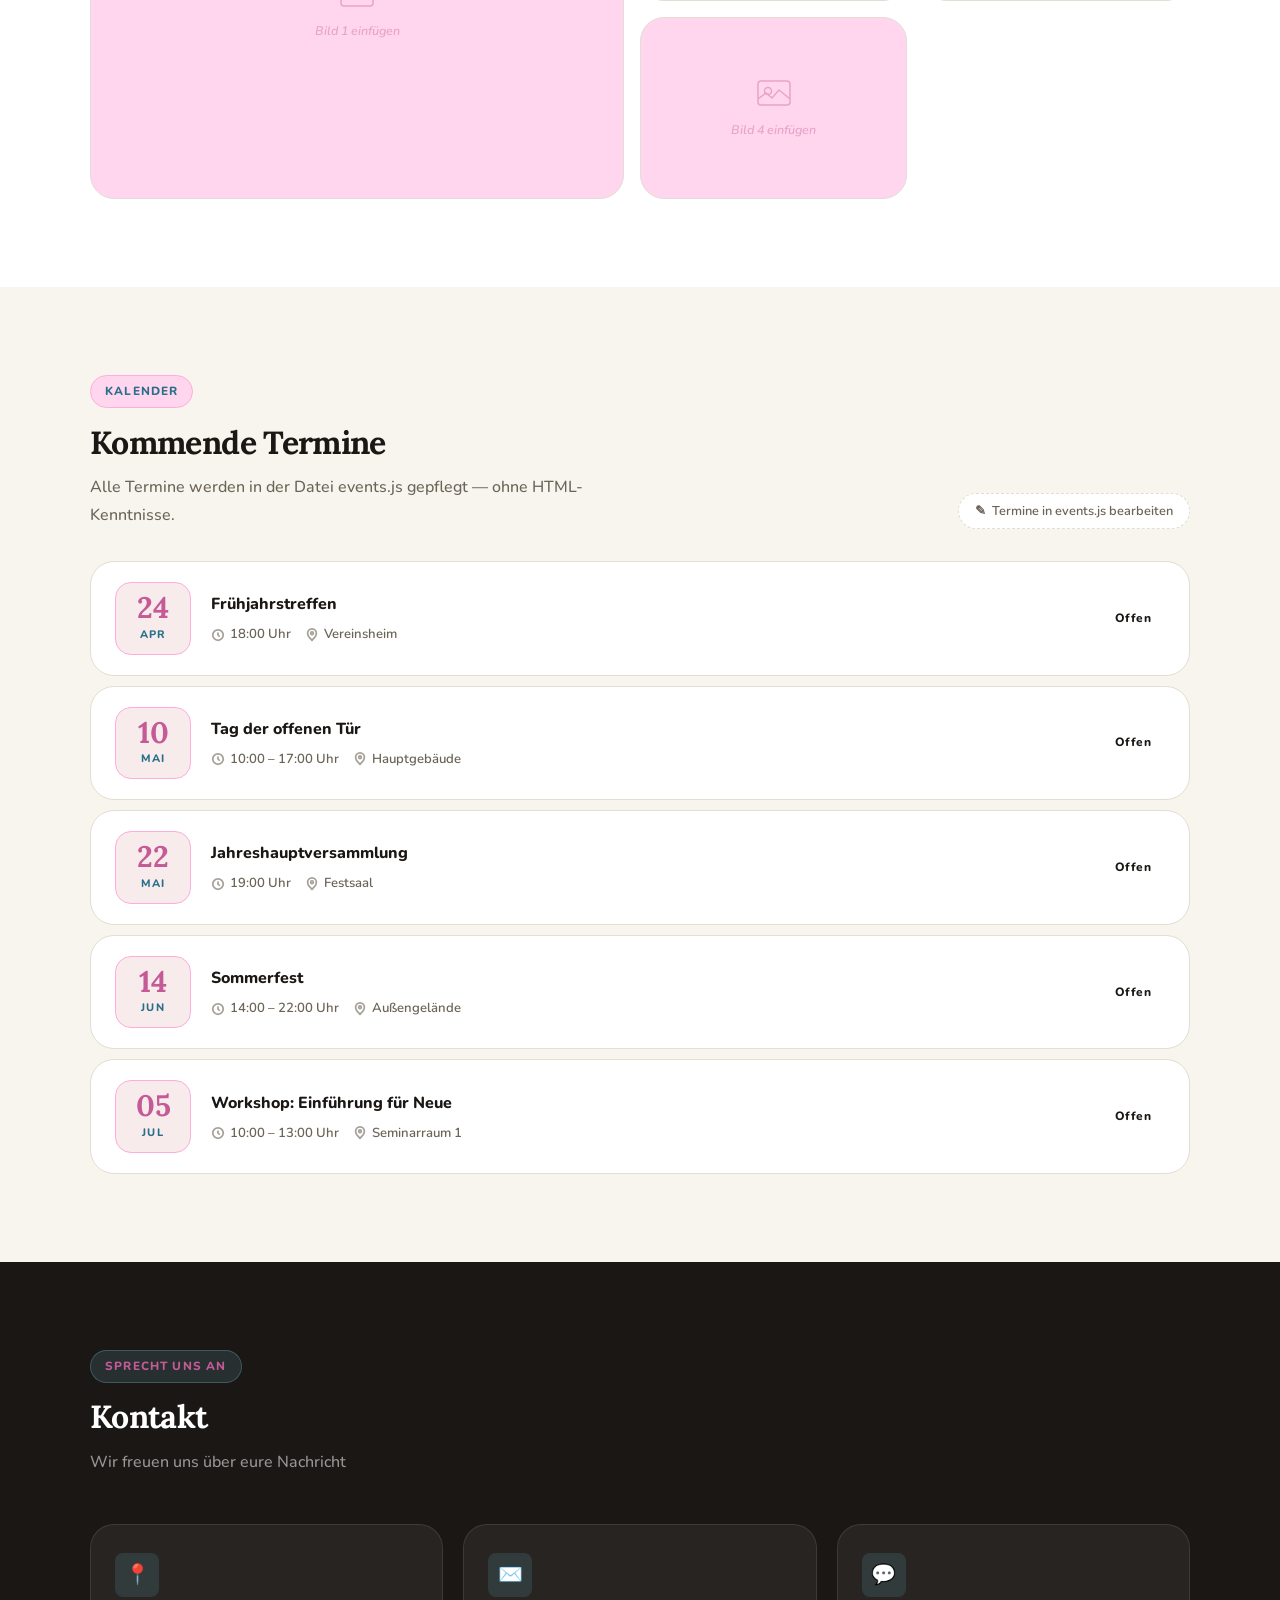
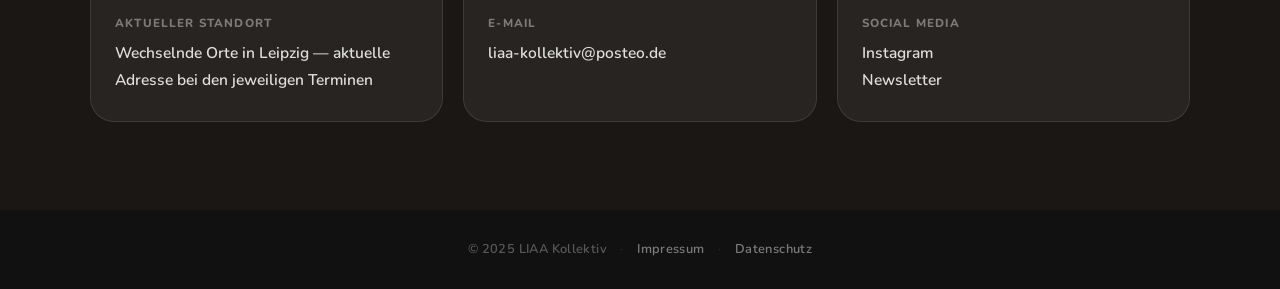
==== commit fcb10d66: "index" ====
--- a/index.html
+++ b/index.html
@@ -10,7 +10,6 @@
   <link rel="apple-touch-icon" href="/assets/favicon.png">
 </head>d
 <body>
-
 <!-- ══════════════════════════════════════
      NAVIGATION
      ══════════════════════════════════════ -->
--- a/style.css
+++ b/style.css
@@ -3,9 +3,7 @@
    Black Literature Community Space
    Palette: #71B8D8 · #BF582F · #CBC287 · #43A953 · #C45B96
    ───────────────────────────────────────────── */
-
 @import url('https://fonts.googleapis.com/css2?family=Nunito:wght@400;500;600;700;800;900&family=Lora:ital,wght@0,500;0,600;0,700;1,500&display=swap');
-
 /* ── CUSTOM PROPERTIES ── */
 :root {
   /* Brand palette */
@@ -14,59 +12,51 @@
   --olive:  #CBC287;
   --green:  #43A953;
   --pink:   #C45B96;
-
   /* Surfaces */
-  --clr-bg:        #F8F5EE;       /* warm parchment */
+  --clr-bg:        #F8F5EE;
   --clr-surface:   #FFFFFF;
-  --clr-surface-2: #F2EDE3;       /* slightly warmer */
-  --clr-surface-3:   #f7ebeb;
-
+  --clr-surface-2: #F2EDE3;
+  --clr-surface-3: #f7ebeb;
   /* Primary = pink */
   --clr-primary:   var(--pink);
   --clr-primary-l: #ffd6ed;
   --clr-primary-m: #ffaddb;
-
   /* Accent = orange */
   --clr-accent:    var(--orange);
   --clr-accent-l:  #FAF0EA;
-
-  /* Olive tones for subtle backgrounds */
+  /* Olive tones */
   --clr-olive-l:   #F5F4E6;
   --clr-olive-m:   #CBC287;
-
   /* Text */
-  --clr-text:  #1A1714;
-  --clr-muted: #6B6457;
+  --clr-text:   #1A1714;
+  --clr-muted:  #6B6457;
   --clr-border: #E3DDD3;
-
   /* Event badges */
-  --badge-open-bg:     #E6F4E9;
-  --badge-open-text:   #2A7A46;
-  --badge-members-bg:  #E8F4FB;
-  --badge-members-text:#2A6F8A;
-  --badge-full-bg:     #FAF0EA;
-  --badge-full-text:   #9E3D15;
-
+  --badge-open-bg:      #E6F4E9;
+  --badge-open-text:    #2A7A46;
+  --badge-members-bg:   #E8F4FB;
+  --badge-members-text: #2A6F8A;
+  --badge-full-bg:      #FAF0EA;
+  --badge-full-text:    #9E3D15;
   /* Spacing & shape */
   --radius-sm: 8px;
   --radius-md: 16px;
   --radius-lg: 24px;
   --radius-xl: 32px;
-
   --shadow-sm: 0 2px 8px rgba(26,23,20,0.07);
   --shadow-md: 0 6px 24px rgba(26,23,20,0.10);
   --shadow-lg: 0 16px 48px rgba(26,23,20,0.14);
 
-  --nav-h: 68px;
+  /* ① Nav height increased from 68px → 86px */
+  --nav-h: 86px;
+
   --ease-bounce: cubic-bezier(0.34, 1.56, 0.64, 1);
 }
-
 /* ── RESET ── */
 *, *::before, *::after { box-sizing: border-box; margin: 0; padding: 0; }
 html { scroll-behavior: smooth; }
 img  { display: block; max-width: 100%; }
 a    { text-decoration: none; color: inherit; }
-
 body {
   font-family: 'Nunito', sans-serif;
   background: var(--clr-bg);
@@ -75,7 +65,6 @@
   line-height: 1.75;
   overflow-x: hidden;
 }
-
 /* ══════════════════════════════════════
    NAVIGATION
    ══════════════════════════════════════ */
@@ -94,31 +83,30 @@
   padding: 0 2.5rem;
   gap: 1.5rem;
 }
-
 /* Logo */
 .nav-logo {
   display: flex;
   align-items: center;
-  gap: 10px;
+  gap: 12px;
   font-weight: 900;
-  font-size: 1.2rem;
+  /* ① Logo font size increased */
+  font-size: 1.45rem;
   color: var(--clr-text);
   letter-spacing: -0.01em;
   flex-shrink: 0;
 }
-
 .nav-logo-icon {
   background: var(--clr-primary);
   color: #fff;
-  font-size: 0.7rem;
+  /* ① Badge font slightly larger */
+  font-size: 0.8rem;
   font-weight: 900;
   letter-spacing: 0.05em;
-  padding: 6px 9px;
+  padding: 8px 11px;
   border-radius: var(--radius-sm);
   line-height: 1;
   flex-shrink: 0;
 }
-
 /* Nav links */
 .nav-links {
   display: flex;
@@ -126,22 +114,23 @@
   align-items: center;
   list-style: none;
 }
-
 .nav-links a {
   display: block;
-  padding: 7px 15px;
-  border-radius: 100px;
-  font-size: 0.88rem;
+  padding: 8px 18px;
+  border-radius: 100px;
+  /* ① Link font size increased */
+  font-size: 1rem;
   font-weight: 700;
   color: var(--clr-muted);
-  transition: background 0.18s, color 0.18s;
-}
-
+  /* ② Only opacity changes on hover — no background fill */
+  transition: opacity 0.2s;
+}
+/* ③ Subtle hover: text just fades slightly, no pill background */
 .nav-links a:hover {
-  background: var(--clr-primary-l);
-  color: var(--clr-primary);
-}
-
+  opacity: 0.45;
+  background: transparent;
+  color: var(--clr-muted);
+}
 /* Nav right */
 .nav-right {
   display: flex;
@@ -149,7 +138,6 @@
   gap: 0.75rem;
   flex-shrink: 0;
 }
-
 /* Language toggle */
 .lang-toggle {
   display: flex;
@@ -159,7 +147,6 @@
   border: 1px solid var(--clr-border);
   gap: 2px;
 }
-
 .lang-btn {
   background: none;
   border: none;
@@ -173,12 +160,10 @@
   letter-spacing: 0.06em;
   transition: background 0.18s, color 0.18s;
 }
-
 .lang-btn.active {
   background: var(--clr-primary);
   color: #fff;
 }
-
 /* Hamburger */
 .hamburger {
   display: none;
@@ -190,7 +175,6 @@
   padding: 8px;
   border-radius: var(--radius-sm);
 }
-
 .hamburger span {
   display: block;
   width: 22px;
@@ -199,7 +183,6 @@
   border-radius: 2px;
   transition: 0.3s;
 }
-
 /* Mobile menu */
 .mobile-menu {
   display: none;
@@ -212,9 +195,7 @@
   z-index: 190;
   box-shadow: var(--shadow-md);
 }
-
 .mobile-menu.open { display: block; }
-
 .mobile-menu ul {
   list-style: none;
   display: flex;
@@ -222,7 +203,6 @@
   gap: 4px;
   margin-bottom: 1rem;
 }
-
 .mobile-menu ul a {
   display: block;
   padding: 10px 16px;
@@ -230,29 +210,27 @@
   font-weight: 700;
   color: var(--clr-text);
   font-size: 1rem;
-}
-
-.mobile-menu ul a:hover { background: var(--clr-primary-l); color: var(--clr-primary); }
-
-
+  transition: opacity 0.2s;
+}
+.mobile-menu ul a:hover { opacity: 0.45; }
 /* ══════════════════════════════════════
    HERO
    ══════════════════════════════════════ */
 .hero {
-  min-height: calc(100vh - var(--nav-h));
+  /* ② Hero is no longer full viewport height — fixed shorter value */
+  min-height: 520px;
+  max-height: 640px;
   display: grid;
   grid-template-columns: 1fr 1fr;
   overflow: hidden;
 }
-
 .hero-left {
-  padding: 5rem 3.5rem 5rem 4rem;
+  padding: 4rem 3.5rem 4rem 4rem;
   display: flex;
   flex-direction: column;
   justify-content: center;
   background: var(--clr-surface);
 }
-
 /* Tag pill */
 .hero-tag {
   display: inline-flex;
@@ -270,7 +248,6 @@
   width: fit-content;
   border: 1px solid #D6D49A;
 }
-
 .hero-tag-dot {
   width: 7px;
   height: 7px;
@@ -279,12 +256,10 @@
   animation: pulse 2.2s infinite;
   flex-shrink: 0;
 }
-
 @keyframes pulse {
   0%, 100% { opacity: 1; transform: scale(1); }
   50%       { opacity: 0.55; transform: scale(0.75); }
 }
-
 .hero-title {
   font-family: 'Lora', serif;
   font-size: clamp(2.2rem, 3.8vw, 3.4rem);
@@ -294,11 +269,9 @@
   margin-bottom: 1.25rem;
   letter-spacing: -0.02em;
 }
-
 .hero-title span {
   color: var(--clr-primary);
 }
-
 .hero-desc {
   font-size: 1.05rem;
   color: var(--clr-muted);
@@ -307,13 +280,11 @@
   font-weight: 500;
   line-height: 1.8;
 }
-
 .hero-actions {
   display: flex;
   gap: 12px;
   flex-wrap: wrap;
 }
-
 .btn-primary {
   display: inline-flex;
   align-items: center;
@@ -330,13 +301,11 @@
   transition: background 0.2s, transform 0.2s, box-shadow 0.2s;
   box-shadow: 0 4px 18px rgba(191,88,47,0.32);
 }
-
 .btn-primary:hover {
   background: #a34824;
   transform: translateY(-2px);
   box-shadow: 0 8px 26px rgba(191,88,47,0.38);
 }
-
 .btn-secondary {
   display: inline-flex;
   align-items: center;
@@ -352,29 +321,26 @@
   cursor: pointer;
   transition: border-color 0.2s, background 0.2s, transform 0.2s;
 }
-
 .btn-secondary:hover {
   border-color: var(--clr-primary);
   background: var(--clr-primary-l);
   transform: translateY(-2px);
 }
-
 .hero-right {
   position: relative;
   background: var(--clr-primary-l);
   overflow: hidden;
 }
-
 .hero-right img {
   width: 100%;
   height: 100%;
   object-fit: cover;
-}
-
+  object-position: center;
+}
 .hero-img-placeholder {
   width: 100%;
   height: 100%;
-  min-height: 420px;
+  min-height: 300px;
   display: flex;
   flex-direction: column;
   align-items: center;
@@ -383,20 +349,14 @@
   color: var(--clr-primary);
   opacity: 0.45;
 }
-
 .hero-img-placeholder svg { width: 64px; height: 64px; }
 .hero-img-placeholder p { font-size: 0.85rem; font-weight: 700; font-style: italic; }
-
-
 /* ══════════════════════════════════════
    SECTION COMMONS
    ══════════════════════════════════════ */
 .section { padding: 5.5rem 4rem; }
-
 .section-inner { max-width: 1100px; margin: 0 auto; }
-
 .section-header { margin-bottom: 3rem; }
-
 .section-tag {
   display: inline-flex;
   align-items: center;
@@ -412,7 +372,6 @@
   margin-bottom: 0.9rem;
   border: 1px solid var(--clr-primary-m);
 }
-
 .section-title {
   font-family: 'Lora', serif;
   font-size: clamp(1.6rem, 2.5vw, 2.2rem);
@@ -421,7 +380,6 @@
   line-height: 1.25;
   letter-spacing: -0.02em;
 }
-
 .section-subtitle {
   margin-top: 0.65rem;
   font-size: 1rem;
@@ -430,7 +388,6 @@
   max-width: 560px;
   line-height: 1.75;
 }
-
 .section-subtitle code {
   background: var(--clr-olive-l);
   border: 1px solid #D6D49A;
@@ -440,33 +397,27 @@
   font-family: monospace;
   color: #6B6340;
 }
-
-
 /* ══════════════════════════════════════
    ABOUT
    ══════════════════════════════════════ */
 .about { background: var(--clr-bg); }
-
 .about-grid {
   display: grid;
   grid-template-columns: 1.1fr 0.9fr;
   gap: 3.5rem;
   align-items: start;
 }
-
 .about-grid > div > p {
   color: var(--clr-muted);
   margin-bottom: 1rem;
   font-weight: 500;
   font-size: 1.02rem;
 }
-
 .about-stats {
   display: grid;
   grid-template-columns: 1fr 1fr;
   gap: 1rem;
 }
-
 .stat-card {
   background: var(--clr-surface);
   border: 1px solid var(--clr-border);
@@ -475,18 +426,14 @@
   text-align: center;
   transition: transform 0.25s var(--ease-bounce), box-shadow 0.2s;
 }
-
 .stat-card:hover {
   transform: translateY(-5px);
   box-shadow: var(--shadow-md);
 }
-
-/* accent each stat card corner with a colour stripe */
 .stat-card:nth-child(1) { border-top: 3px solid var(--blue); }
 .stat-card:nth-child(2) { border-top: 3px solid var(--orange); }
 .stat-card:nth-child(3) { border-top: 3px solid var(--olive); }
 .stat-card:nth-child(4) { border-top: 3px solid var(--pink); }
-
 .stat-number {
   font-family: 'Lora', serif;
   font-size: 2.3rem;
@@ -495,7 +442,6 @@
   line-height: 1;
   margin-bottom: 5px;
 }
-
 .stat-label {
   font-size: 0.78rem;
   color: var(--clr-muted);
@@ -503,8 +449,6 @@
   letter-spacing: 0.06em;
   text-transform: uppercase;
 }
-
-
 /* ══════════════════════════════════════
    GALLERY
    ══════════════════════════════════════ */
@@ -512,14 +456,12 @@
   background: var(--clr-surface);
   border-top: 1px solid var(--clr-border);
 }
-
 .gallery-grid {
   display: grid;
   grid-template-columns: 2fr 1fr 1fr;
   grid-template-rows: auto auto;
   gap: 1rem;
 }
-
 .gallery-item {
   border-radius: var(--radius-lg);
   overflow: hidden;
@@ -528,21 +470,17 @@
   cursor: pointer;
   border: 1px solid var(--clr-border);
 }
-
 .gallery-item:first-child {
   grid-row: span 2;
   min-height: 380px;
 }
-
 .gallery-item img {
   width: 100%;
   height: 100%;
   object-fit: cover;
   transition: transform 0.5s ease;
 }
-
 .gallery-item:hover img { transform: scale(1.04); }
-
 .gallery-overlay {
   position: absolute;
   inset: 0;
@@ -553,15 +491,12 @@
   align-items: flex-end;
   padding: 1rem;
 }
-
 .gallery-item:hover .gallery-overlay { opacity: 1; }
-
 .gallery-caption-hover {
   color: white;
   font-size: 0.85rem;
   font-weight: 700;
 }
-
 .gallery-placeholder {
   width: 100%;
   height: 100%;
@@ -574,16 +509,12 @@
   color: var(--clr-primary);
   opacity: 0.4;
 }
-
 .gallery-placeholder svg  { width: 36px; height: 36px; }
 .gallery-placeholder span { font-size: 0.78rem; font-style: italic; font-weight: 600; }
-
-
 /* ══════════════════════════════════════
    EVENTS / TERMINE
    ══════════════════════════════════════ */
 .events { background: var(--clr-bg); }
-
 .events-topbar {
   display: flex;
   justify-content: space-between;
@@ -592,7 +523,6 @@
   flex-wrap: wrap;
   gap: 1rem;
 }
-
 .edit-tip {
   display: inline-flex;
   align-items: center;
@@ -606,13 +536,11 @@
   font-weight: 600;
   flex-shrink: 0;
 }
-
 .event-grid {
   display: flex;
   flex-direction: column;
   gap: 10px;
 }
-
 .event-card {
   background: var(--clr-surface);
   border: 1px solid var(--clr-border);
@@ -624,13 +552,11 @@
   padding: 1.25rem 1.5rem;
   transition: transform 0.25s var(--ease-bounce), box-shadow 0.22s, border-color 0.22s;
 }
-
 .event-card:hover {
   transform: translateY(-3px);
   box-shadow: var(--shadow-md);
   border-color: var(--clr-primary-m);
 }
-
 .event-date {
   background: var(--clr-surface-3);
   border-radius: var(--radius-md);
@@ -639,7 +565,6 @@
   border: 1px solid var(--clr-primary-m);
   flex-shrink: 0;
 }
-
 .event-day {
   font-family: 'Lora', serif;
   font-size: 1.85rem;
@@ -647,7 +572,6 @@
   color: var(--clr-primary);
   line-height: 1;
 }
-
 .event-month {
   font-size: 0.68rem;
   font-weight: 800;
@@ -656,20 +580,17 @@
   text-transform: uppercase;
   margin-top: 2px;
 }
-
 .event-info h3 {
   font-size: 1rem;
   font-weight: 800;
   color: var(--clr-text);
   margin-bottom: 5px;
 }
-
 .event-meta {
   display: flex;
   gap: 14px;
   flex-wrap: wrap;
 }
-
 .event-meta-item {
   display: flex;
   align-items: center;
@@ -678,14 +599,12 @@
   color: var(--clr-muted);
   font-weight: 600;
 }
-
 .event-meta-icon {
   width: 14px;
   height: 14px;
   opacity: 0.6;
   flex-shrink: 0;
 }
-
 .event-badge {
   display: inline-block;
   font-size: 0.75rem;
@@ -696,11 +615,9 @@
   white-space: nowrap;
   flex-shrink: 0;
 }
-
 .badge-open    { background: var(--badge-open-bg);    color: var(--badge-open-text); }
 .badge-members { background: var(--badge-members-bg); color: var(--badge-members-text); }
 .badge-full    { background: var(--badge-full-bg);    color: var(--badge-full-text); }
-
 .no-events {
   text-align: center;
   padding: 3rem;
@@ -710,24 +627,19 @@
   border-radius: var(--radius-lg);
   border: 1px dashed var(--clr-border);
 }
-
-
 /* ══════════════════════════════════════
    CONTACT
    ══════════════════════════════════════ */
 .contact { background: #1A1714; }
-
 .contact .section-tag  { background: rgba(113,184,216,0.15); color: var(--blue); border-color: rgba(113,184,216,0.3); }
 .contact .section-title { color: #fff; }
 .contact .section-subtitle { color: rgba(255,255,255,0.55); max-width: 100%; }
-
 .contact-grid {
   display: grid;
   grid-template-columns: repeat(3, 1fr);
   gap: 1.25rem;
   margin-top: 2rem;
 }
-
 .contact-card {
   background: rgba(255,255,255,0.06);
   border: 1px solid rgba(255,255,255,0.1);
@@ -735,9 +647,7 @@
   padding: 1.75rem 1.5rem;
   transition: background 0.2s;
 }
-
 .contact-card:hover { background: rgba(255,255,255,0.1); }
-
 .contact-icon {
   width: 44px;
   height: 44px;
@@ -749,7 +659,6 @@
   margin-bottom: 1rem;
   font-size: 20px;
 }
-
 .contact-card h4 {
   font-size: 0.73rem;
   font-weight: 800;
@@ -758,7 +667,6 @@
   color: rgba(255,255,255,0.4);
   margin-bottom: 6px;
 }
-
 .contact-card p,
 .contact-card a {
   color: rgba(255,255,255,0.85);
@@ -766,10 +674,7 @@
   font-weight: 600;
   line-height: 1.75;
 }
-
 .contact-card a:hover { color: var(--blue); }
-
-
 /* ══════════════════════════════════════
    FOOTER
    ══════════════════════════════════════ */
@@ -782,12 +687,9 @@
   font-weight: 600;
   letter-spacing: 0.03em;
 }
-
 .footer a { color: rgba(255,255,255,0.45); }
 .footer a:hover { color: rgba(255,255,255,0.8); }
 .footer-sep { margin: 0 10px; opacity: 0.35; }
-
-
 /* ══════════════════════════════════════
    SCROLL REVEAL
    ══════════════════════════════════════ */
@@ -796,42 +698,32 @@
   transform: translateY(24px);
   transition: opacity 0.55s ease, transform 0.55s ease;
 }
-
 .reveal.visible {
   opacity: 1;
   transform: translateY(0);
 }
-
-
 /* ══════════════════════════════════════
    RESPONSIVE
    ══════════════════════════════════════ */
 @media (max-width: 900px) {
-  .nav-links  { display: none; }
-  .hamburger  { display: flex; }
-
-  .hero { grid-template-columns: 1fr; min-height: auto; }
+  .nav-links { display: none; }
+  .hamburger { display: flex; }
+  .hero { grid-template-columns: 1fr; min-height: auto; max-height: none; }
   .hero-right { min-height: 260px; order: -1; }
   .hero-left  { padding: 2.5rem 1.5rem; }
-
   .section { padding: 3.5rem 1.5rem; }
-
   .about-grid { grid-template-columns: 1fr; gap: 2rem; }
-
   .gallery-grid {
     grid-template-columns: 1fr 1fr;
     grid-template-rows: auto;
   }
   .gallery-item:first-child { grid-row: auto; min-height: 180px; }
-
   .event-card { grid-template-columns: 68px 1fr; }
   .event-badge { display: none; }
-
   .contact-grid { grid-template-columns: 1fr; }
 }
-
 @media (max-width: 600px) {
   .nav { padding: 0 1.25rem; }
   .gallery-grid { grid-template-columns: 1fr; }
   .about-stats { grid-template-columns: 1fr 1fr; }
-}
+}
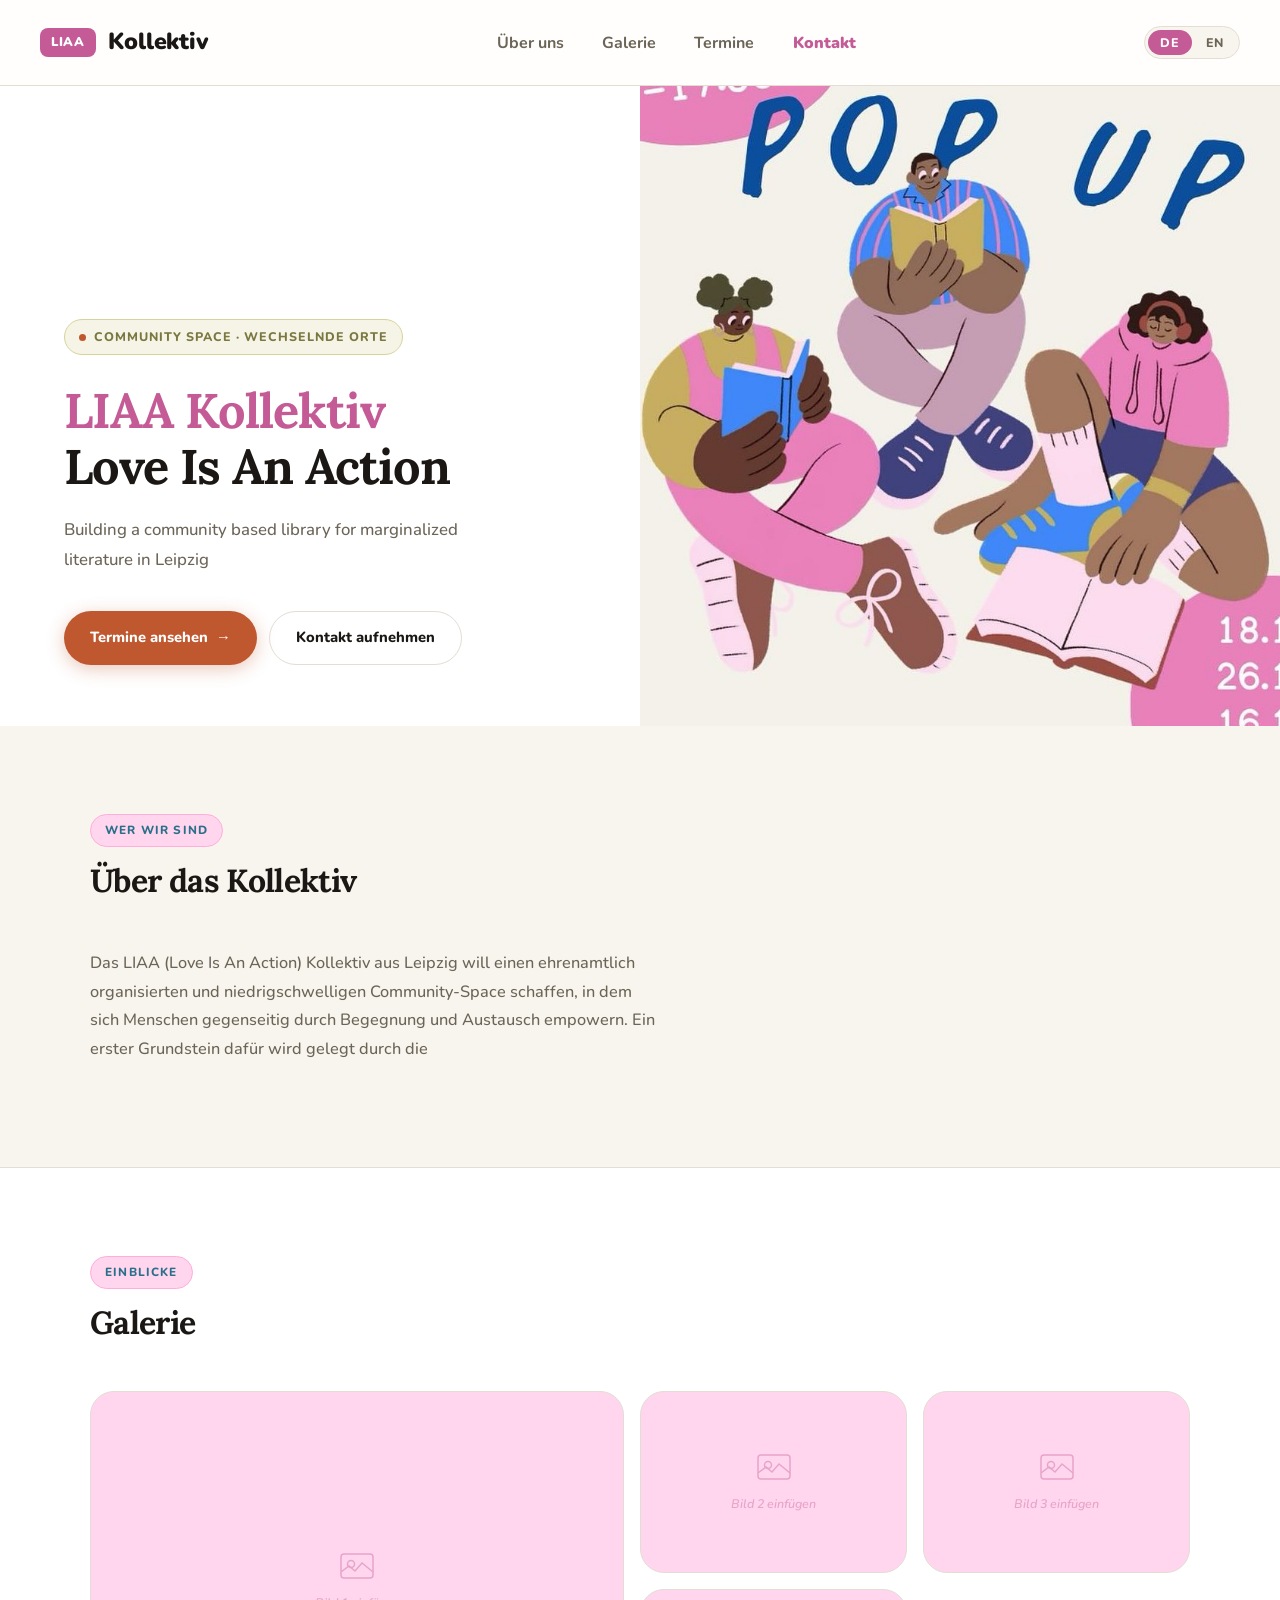
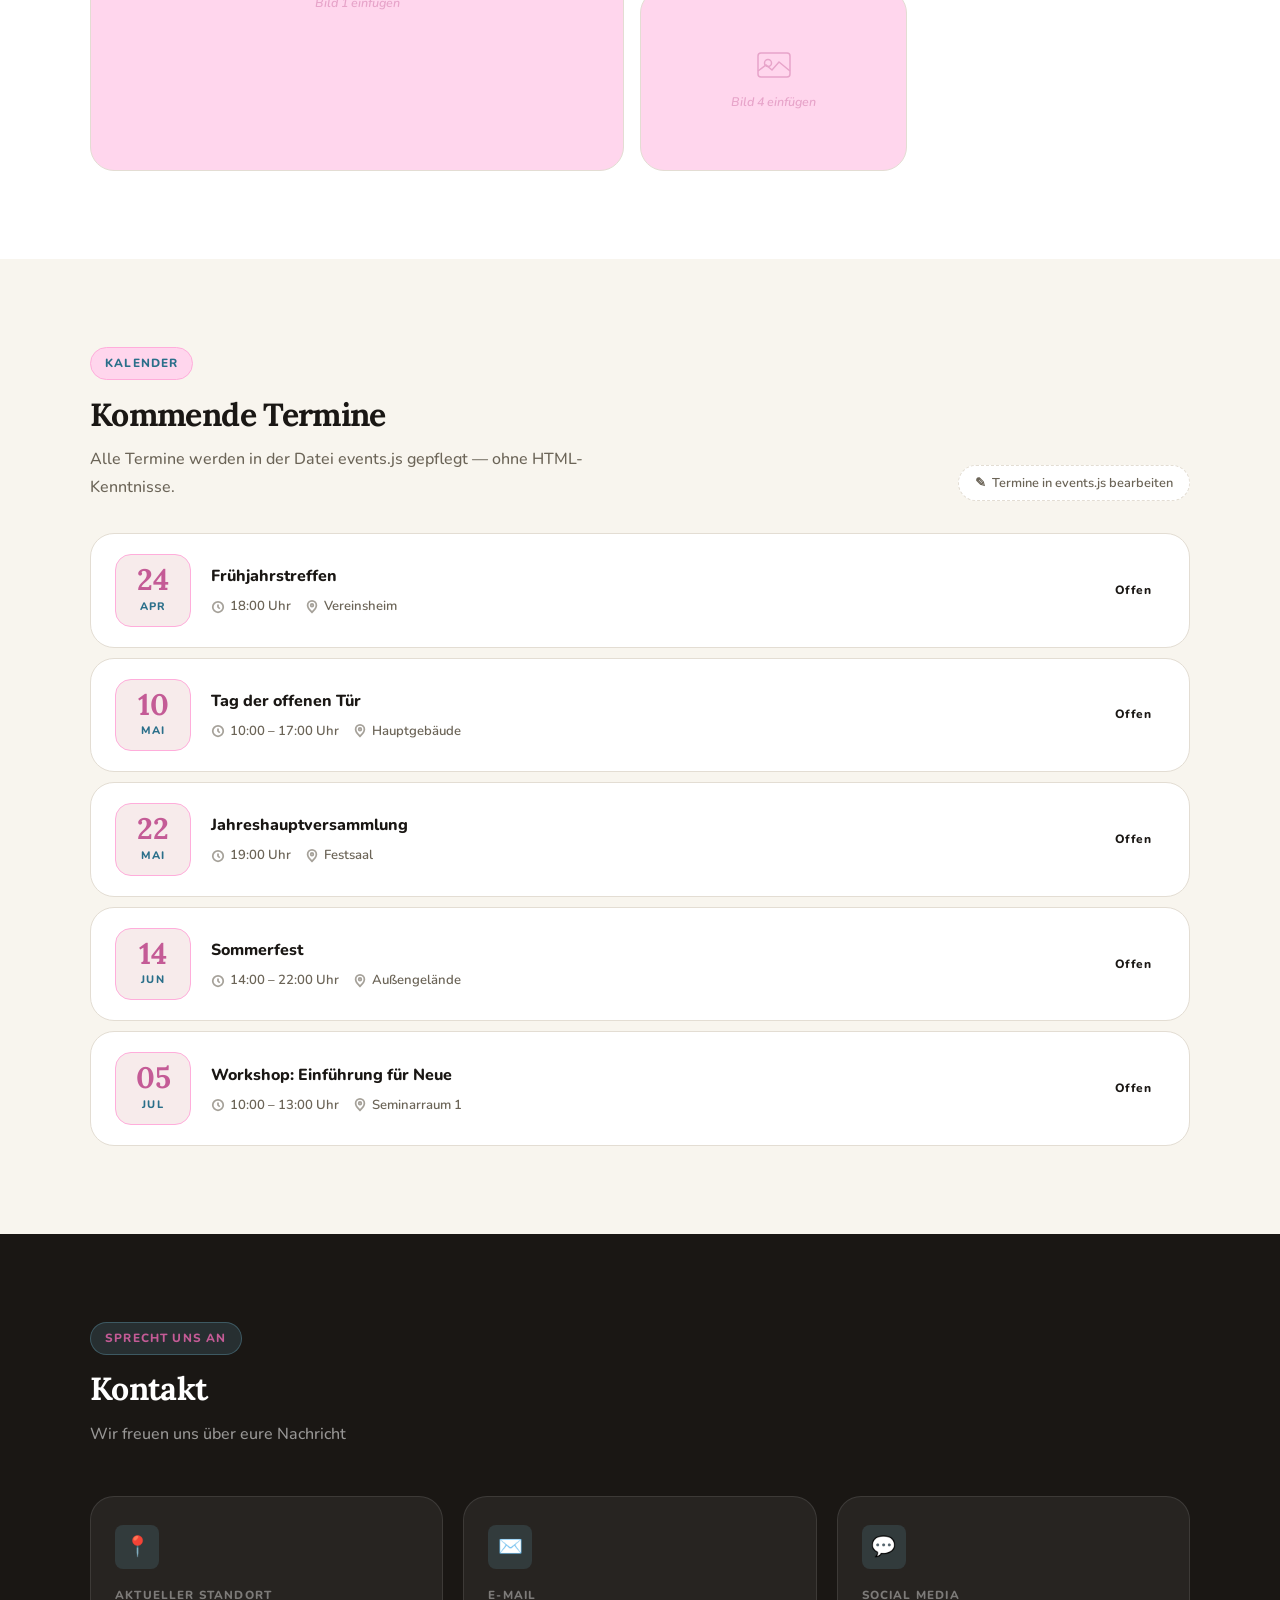
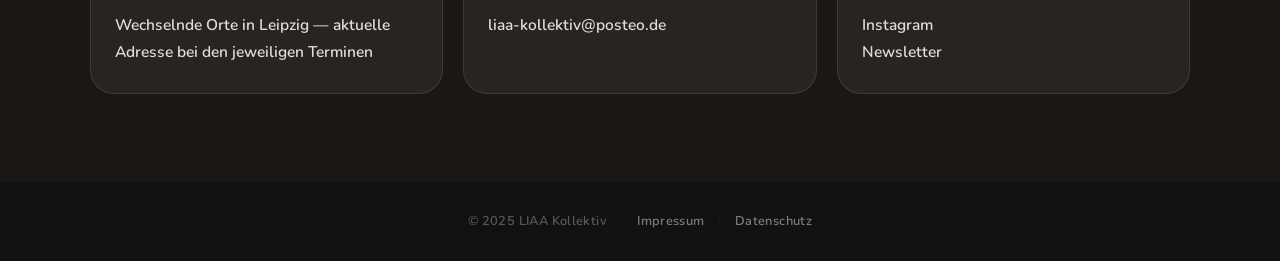
==== commit 5117fe35: "index" ====
--- a/index.html
+++ b/index.html
@@ -8,7 +8,7 @@
   <link rel="stylesheet" href="style.css">
   <link rel="icon" type="image/png" href="/assets/favicon.png">
   <link rel="apple-touch-icon" href="/assets/favicon.png">
-</head>d
+</head>
 <body>
 <!-- ══════════════════════════════════════
      NAVIGATION
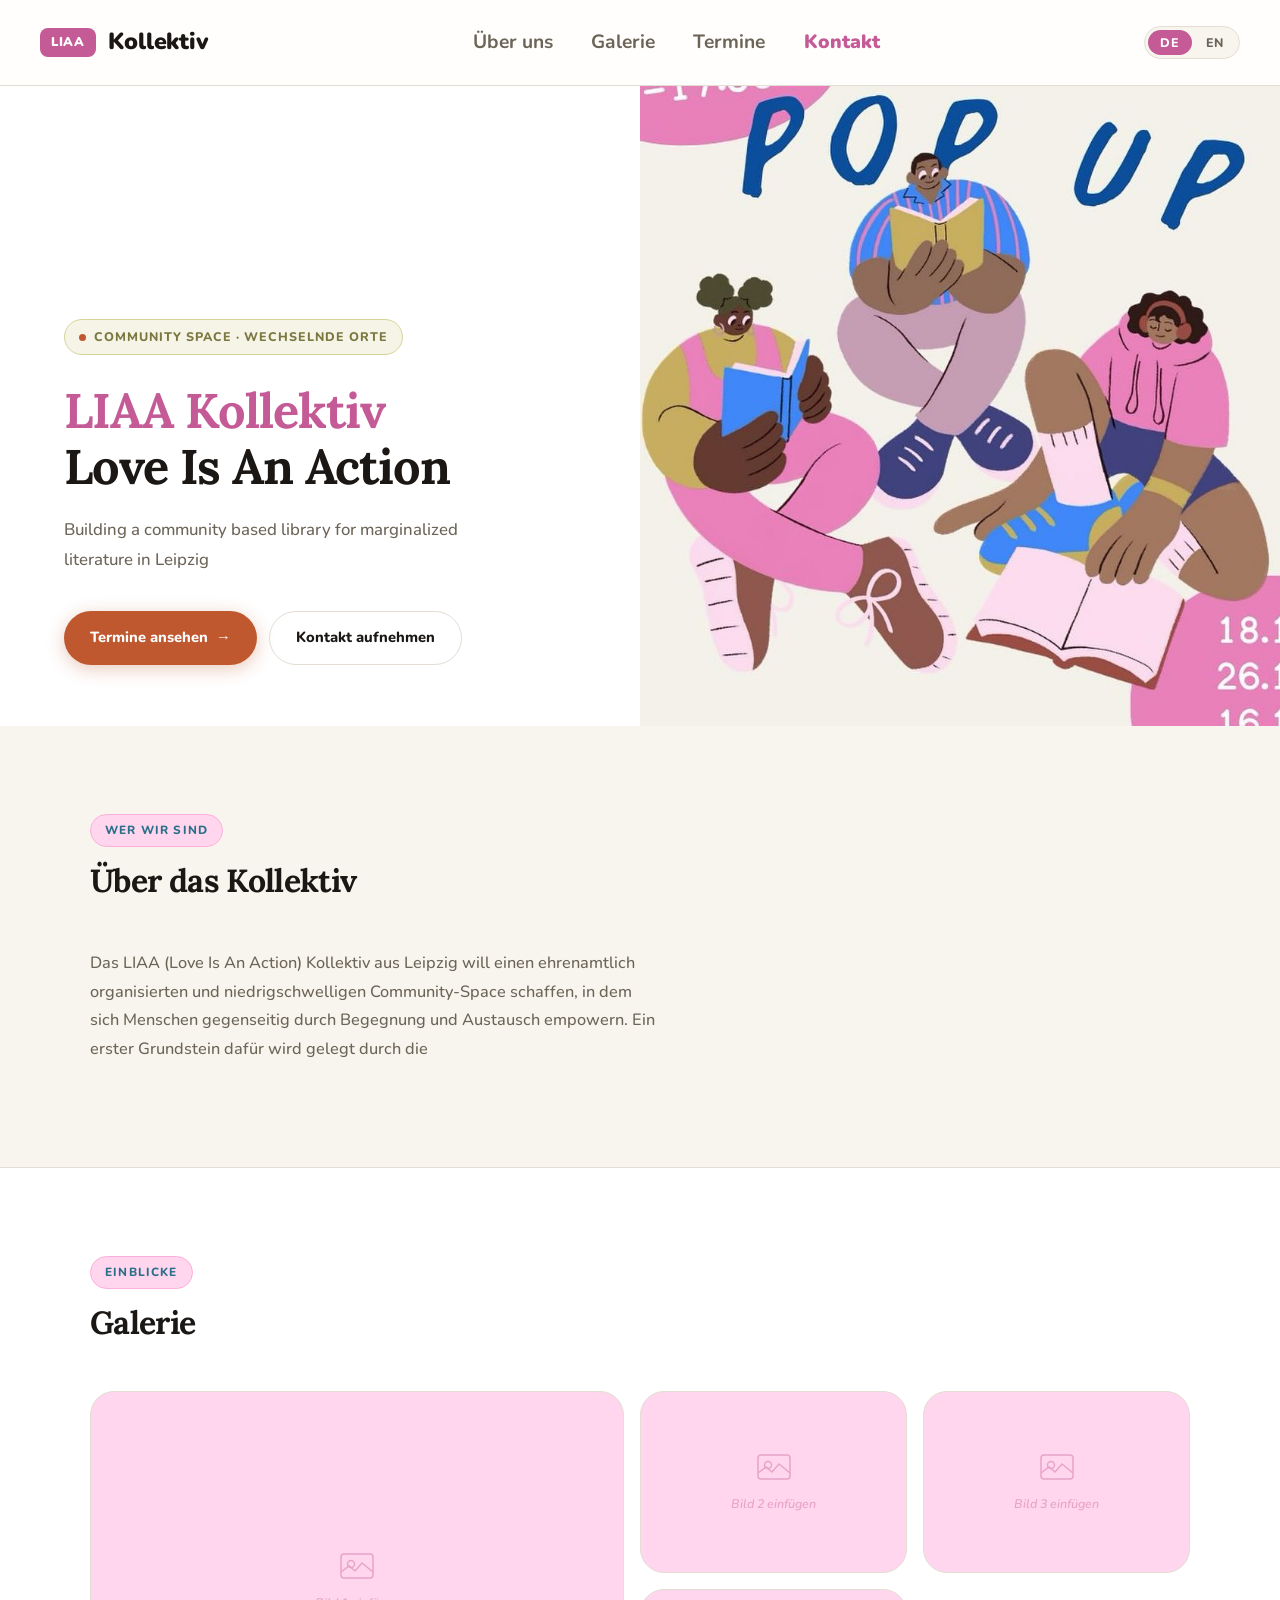
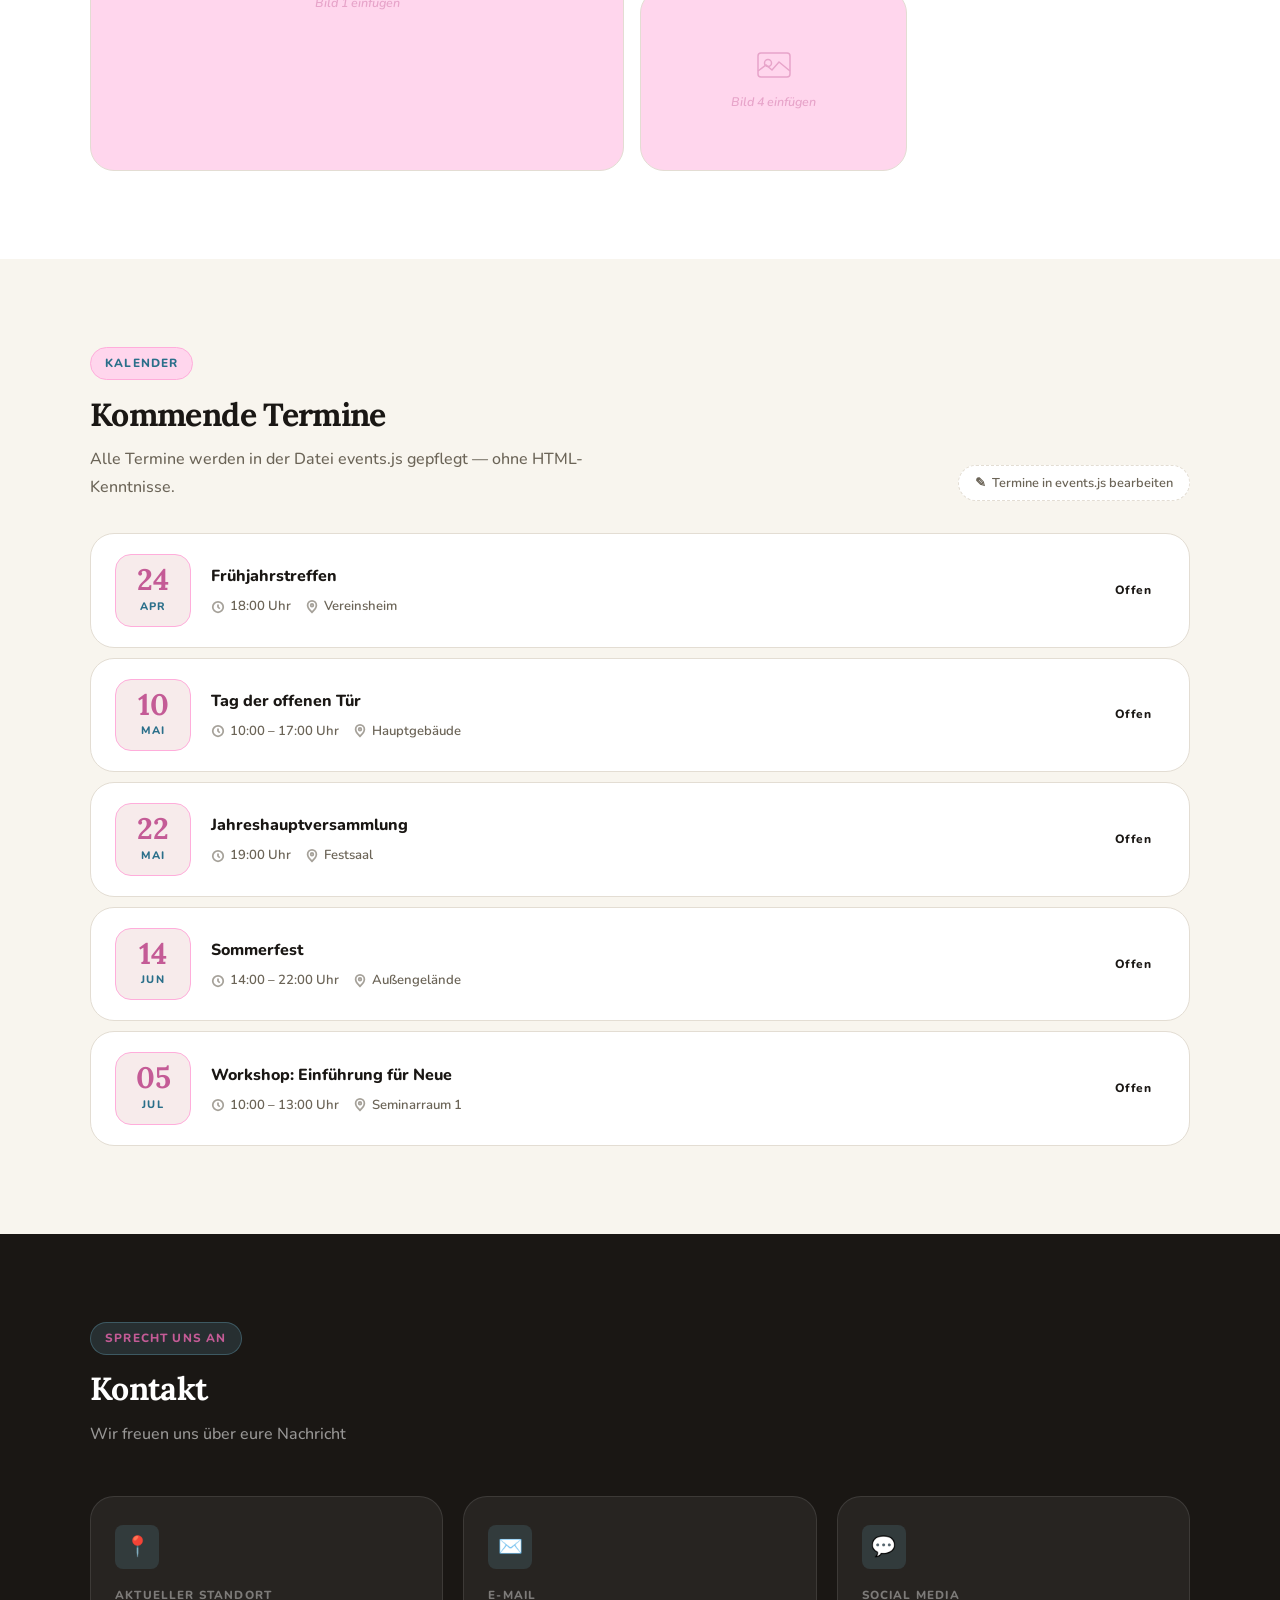
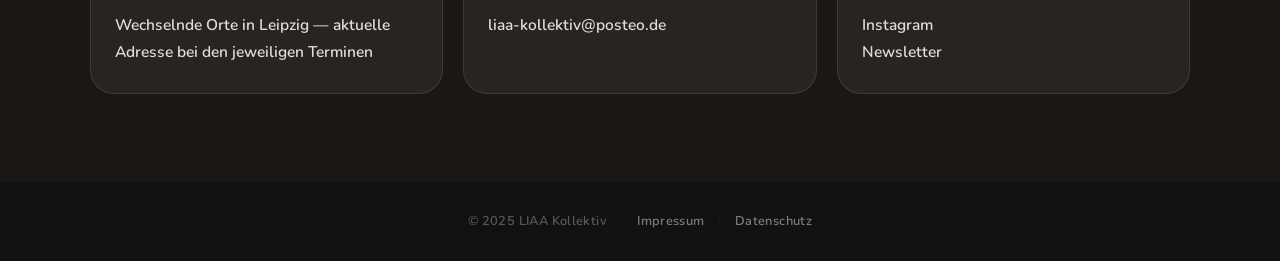
==== commit 8c687c07: "ddddd" ====
--- a/index.html
+++ b/index.html
@@ -6,8 +6,8 @@
   <title>LIAA Kollektiv</title>
   <meta name="description" content="LIAA Kollektiv — Community Space für Black Literature.">
   <link rel="stylesheet" href="style.css">
-  <link rel="icon" type="image/png" href="/assets/favicon.png">
-  <link rel="apple-touch-icon" href="/assets/favicon.png">
+  <link rel="icon" type="image/png" href="assets/favicon.png">
+  <link rel="apple-touch-icon" href="assets/favicon.png">
 </head>
 <body>
 <!-- ══════════════════════════════════════
@@ -45,10 +45,6 @@
     <li><a href="#termine"   data-de="Termine"   data-en="Events">Termine</a></li>
     <li><a href="#kontakt"   data-de="Kontakt"   data-en="Contact">Kontakt</a></li>
   </ul>
-  <div class="lang-toggle">
-    <button class="lang-btn" data-lang="de" onclick="setLang('de')">DE</button>
-    <button class="lang-btn" data-lang="en" onclick="setLang('en')">EN</button>
-  </div>
 </div>
 
 
@@ -297,7 +293,7 @@
       </div>
       <div class="contact-card reveal">
         <div class="contact-icon">💬</div>
-        <h4 data-de="Social Media" data-en="Social">Social Media</h4>
+        <h4 data-de="Social Media" data-en="Social Media">Social Media</h4>
         <p>
           <a href="https://www.instagram.com/liaa_kollektiv/">Instagram</a><br>
           <a href="#" data-de="Newsletter" data-en="Newsletter">Newsletter</a>
--- a/style.css
+++ b/style.css
@@ -119,7 +119,7 @@
   padding: 8px 18px;
   border-radius: 100px;
   /* ① Link font size increased */
-  font-size: 1rem;
+  font-size: 1.2rem;
   font-weight: 700;
   color: var(--clr-muted);
   /* ② Only opacity changes on hover — no background fill */
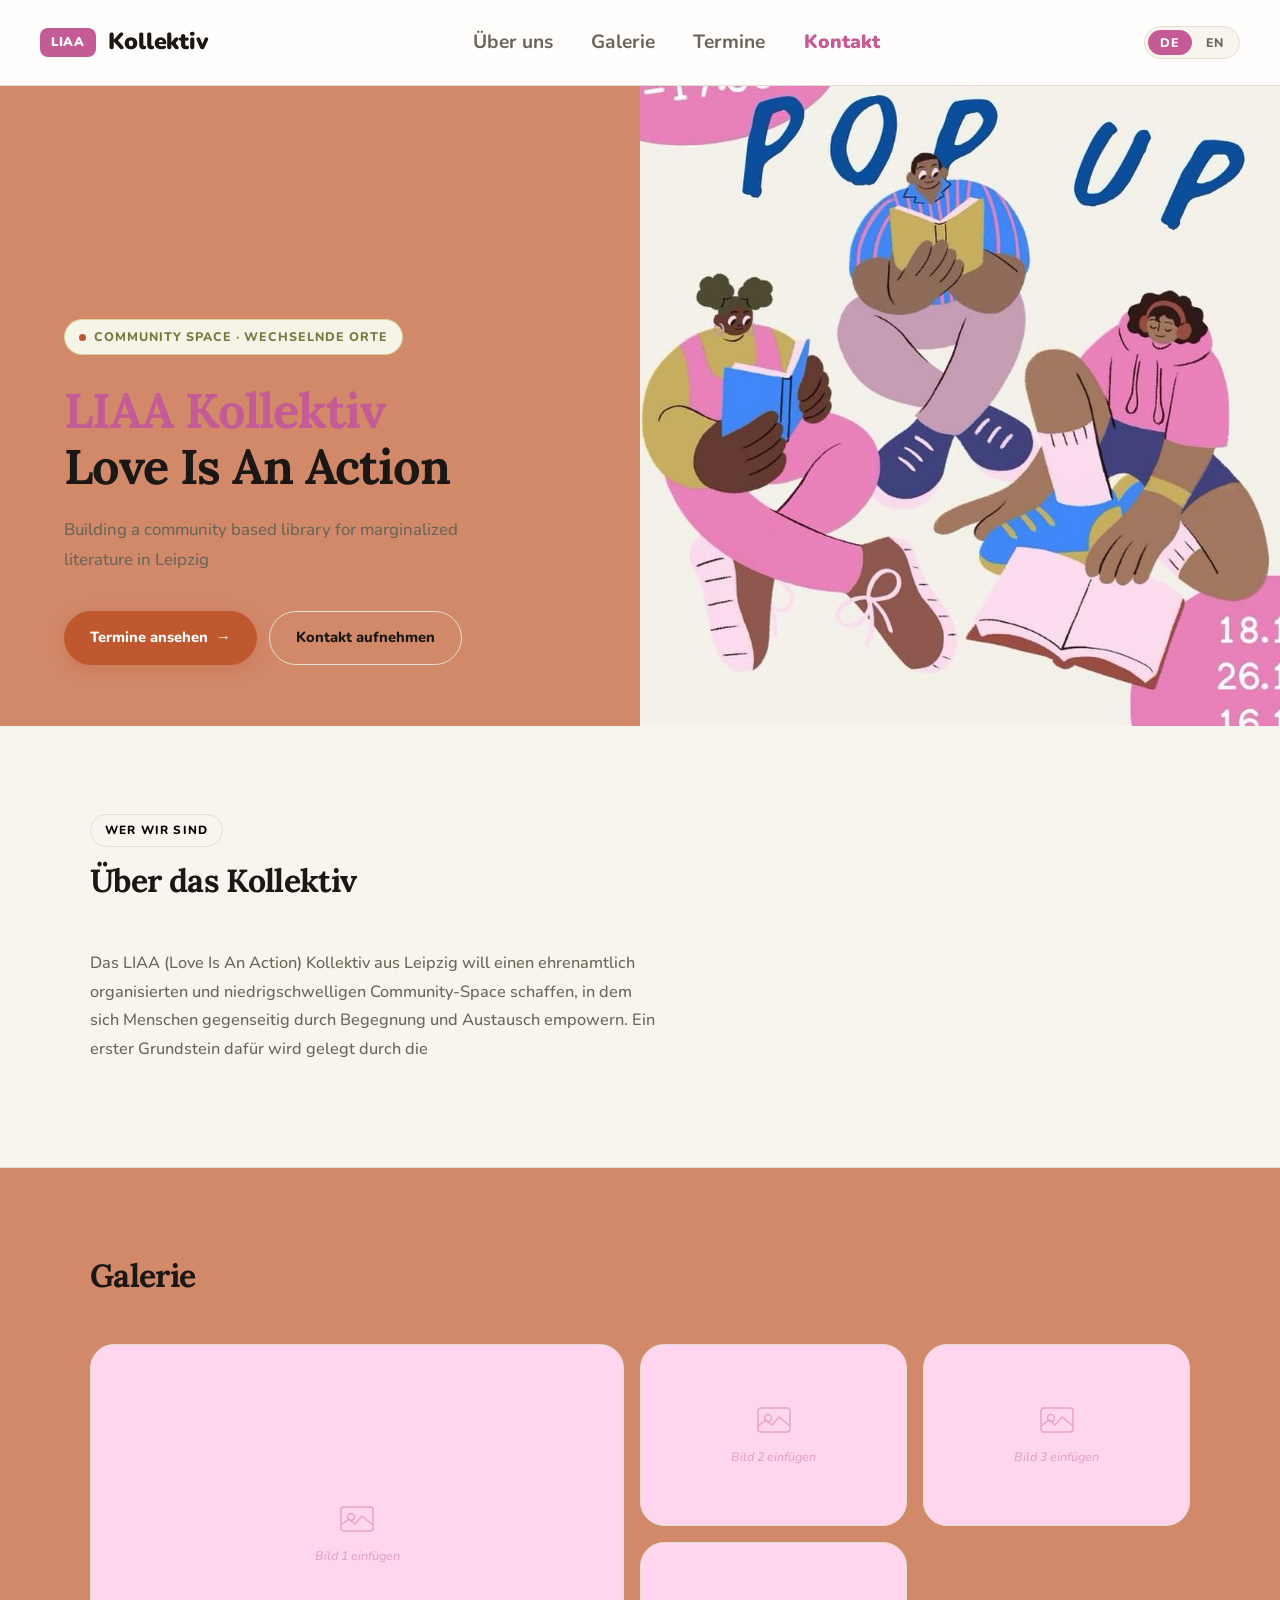
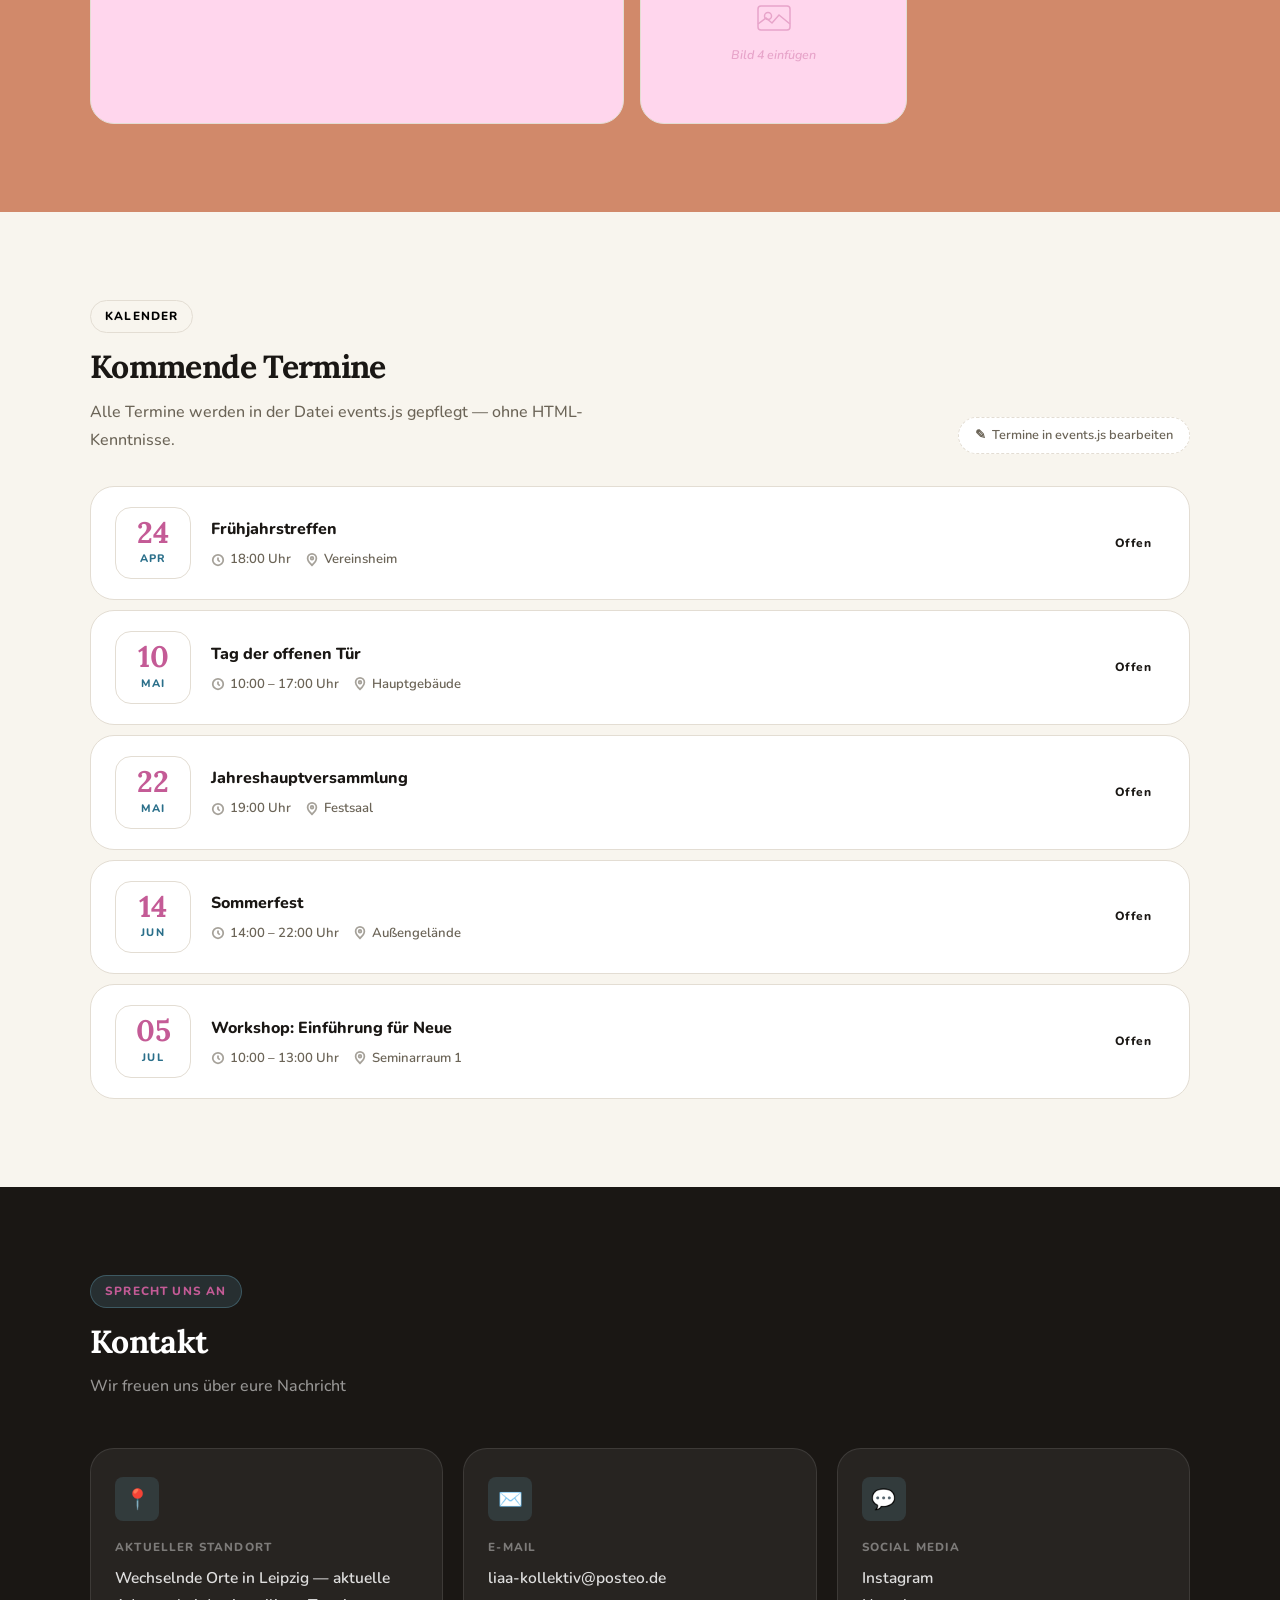
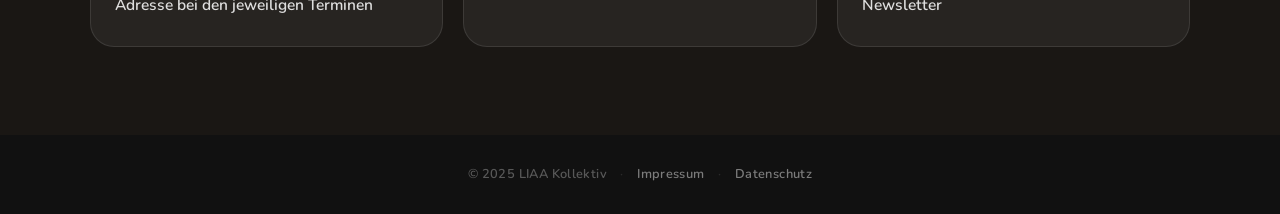
==== commit 44a1e58d: "in sty" ====
--- a/index.html
+++ b/index.html
@@ -148,7 +148,7 @@
 <section class="section gallery" id="galerie">
   <div class="section-inner">
     <div class="section-header reveal">
-      <div class="section-tag" data-de="Einblicke" data-en="Impressions">Einblicke</div>
+      <!-- <div class="section-tag" data-de="Einblicke" data-en="Impressions">Einblicke</div> -->
       <h2 class="section-title" data-de="Galerie" data-en="Gallery">Galerie</h2>
     </div>
 
--- a/style.css
+++ b/style.css
@@ -16,7 +16,7 @@
   --clr-bg:        #F8F5EE;
   --clr-surface:   #FFFFFF;
   --clr-surface-2: #F2EDE3;
-  --clr-surface-3: #f7ebeb;
+  --clr-surface-3: #bf582faf;
   /* Primary = pink */
   --clr-primary:   var(--pink);
   --clr-primary-l: #ffd6ed;
@@ -229,7 +229,7 @@
   display: flex;
   flex-direction: column;
   justify-content: center;
-  background: var(--clr-surface);
+  background: var(--clr-surface-3);
 }
 /* Tag pill */
 .hero-tag {
@@ -322,8 +322,7 @@
   transition: border-color 0.2s, background 0.2s, transform 0.2s;
 }
 .btn-secondary:hover {
-  border-color: var(--clr-primary);
-  background: var(--clr-primary-l);
+  background: var(--clr-border);
   transform: translateY(-2px);
 }
 .hero-right {
@@ -361,8 +360,8 @@
   display: inline-flex;
   align-items: center;
   gap: 6px;
-  background: var(--clr-primary-l);
-  color: #2A6F8A;
+  background: var(--clr-surface3);
+  color: #000000;
   font-size: 0.74rem;
   font-weight: 800;
   letter-spacing: 0.1em;
@@ -370,7 +369,7 @@
   padding: 5px 14px;
   border-radius: 100px;
   margin-bottom: 0.9rem;
-  border: 1px solid var(--clr-primary-m);
+  border: 1px solid var(--clr-border);
 }
 .section-title {
   font-family: 'Lora', serif;
@@ -453,7 +452,7 @@
    GALLERY
    ══════════════════════════════════════ */
 .gallery {
-  background: var(--clr-surface);
+  background: var(--clr-surface-3);
   border-top: 1px solid var(--clr-border);
 }
 .gallery-grid {
@@ -484,7 +483,7 @@
 .gallery-overlay {
   position: absolute;
   inset: 0;
-  background: linear-gradient(to top, rgba(26,23,20,0.4) 0%, transparent 60%);
+  background: rgba(26,23,20,0.4), transparent 60%;
   opacity: 0;
   transition: opacity 0.3s;
   display: flex;
@@ -555,14 +554,14 @@
 .event-card:hover {
   transform: translateY(-3px);
   box-shadow: var(--shadow-md);
-  border-color: var(--clr-primary-m);
+  /* border-color: var(--clr-primary-m); */
 }
 .event-date {
-  background: var(--clr-surface-3);
+  background: transparent;
   border-radius: var(--radius-md);
   padding: 10px 8px;
   text-align: center;
-  border: 1px solid var(--clr-primary-m);
+  border: 1px solid var(--clr-border);
   flex-shrink: 0;
 }
 .event-day {
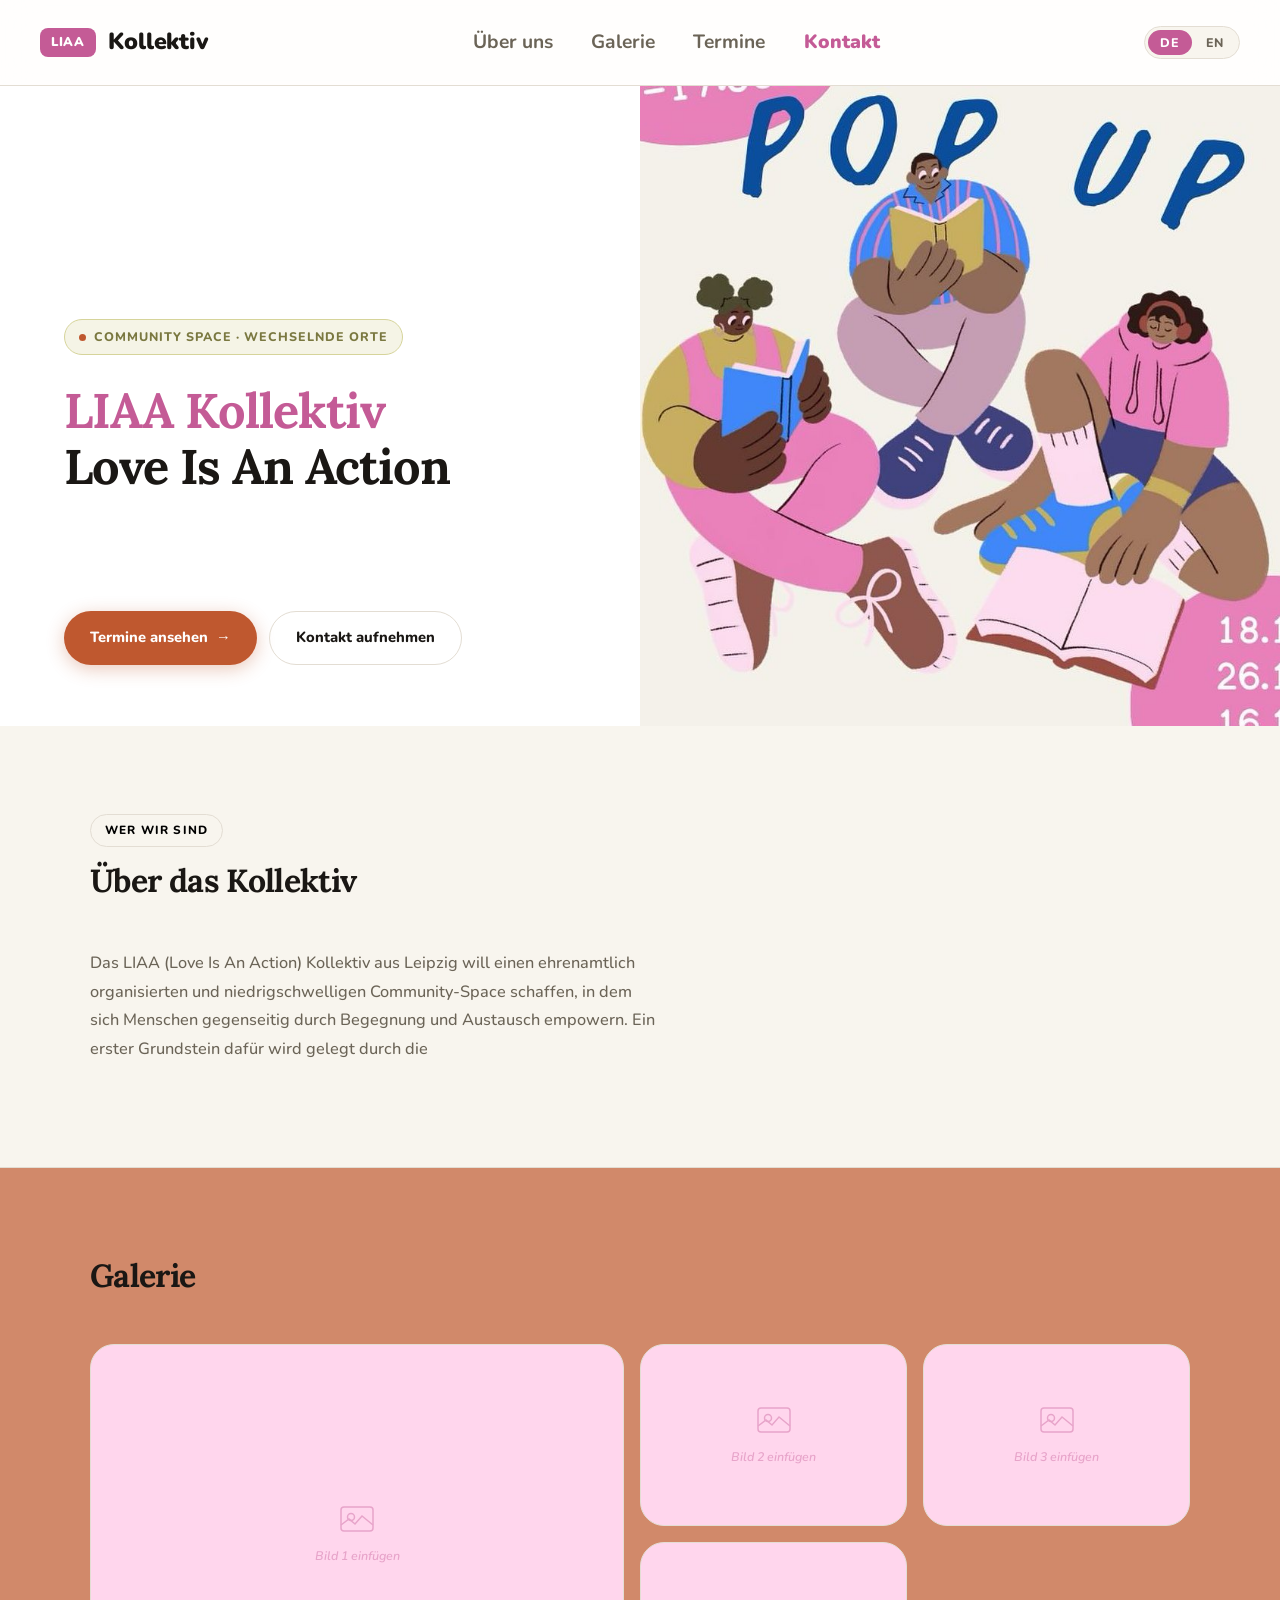
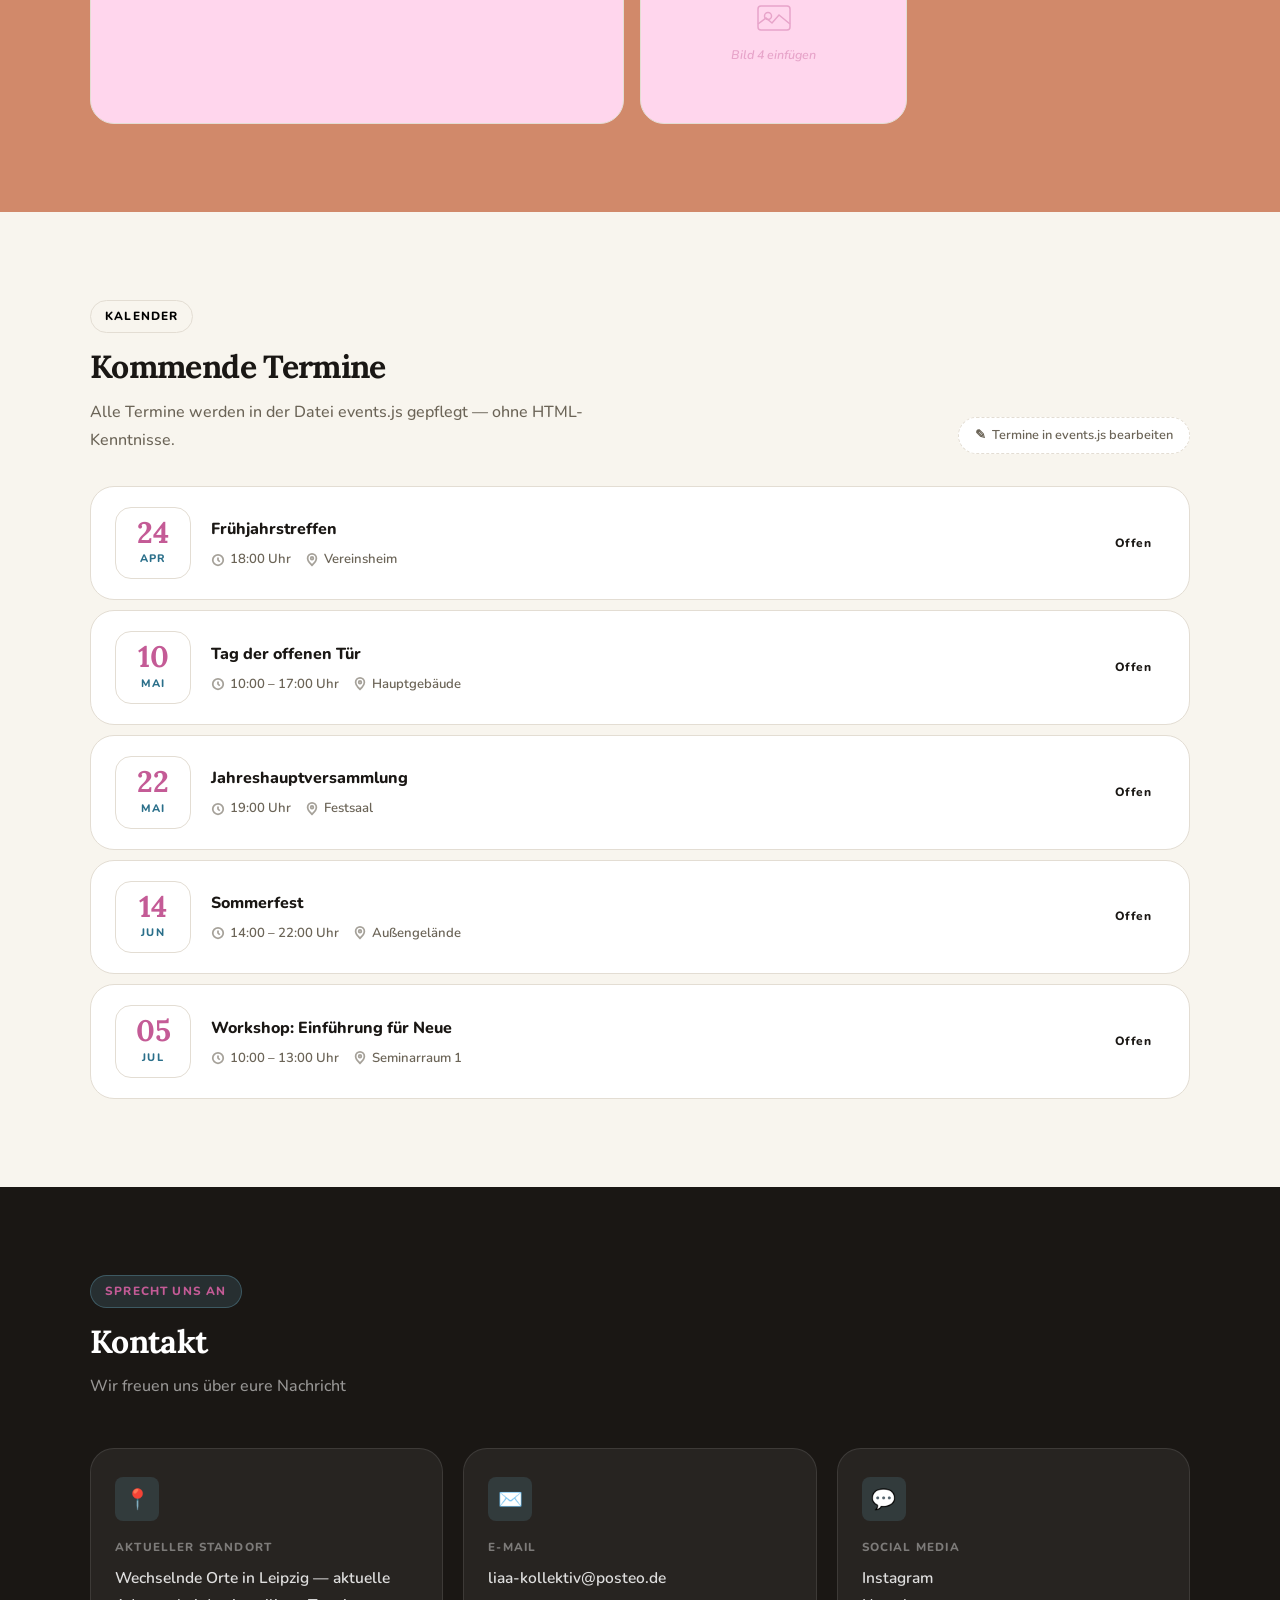
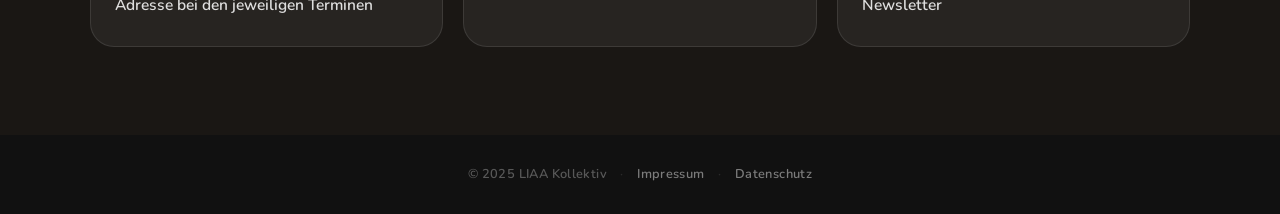
==== commit 74e8a77e: "j" ====
--- a/index.html
+++ b/index.html
@@ -57,7 +57,7 @@
     <div class="hero-tag">
       <span class="hero-tag-dot"></span>
       <span data-de="Community Space · Wechselnde Orte"
-            data-en="Community Space · Rotating Locations">Community Space · Wechselnde Orte</span>
+            data-en="Community Space · Rotating Locations">Community Space</span>
     </div>
 
     <h1 class="hero-title">
@@ -128,8 +128,8 @@
         <!-- ✏️ TEXTE ANPASSEN / EDIT TEXTS -->
         <p class="reveal"
            data-de="Das LIAA (Love Is An Action) Kollektiv aus Leipzig will einen ehrenamtlich organisierten und niedrigschwelligen Community-Space schaffen, in dem sich Menschen gegenseitig durch Begegnung und Austausch empowern. Ein erster Grundstein dafür wird gelegt durch die "BIPoC Bibliothek", eine Sammelstelle für schwerzugängliches Wissen von Schwarzen und PoC Autor*innen."
-           data-en="LIAA (Love Is An Action) collective from Leipzig aims to create a volunteer-run, low-barrier community space where people can empower one another through interaction and exchange. The first step toward this goal is the “BIPoC Library,” a repository for hard-to-access knowledge from Black and People of Color authors.">
-          Das LIAA (Love Is An Action) Kollektiv aus Leipzig will einen ehrenamtlich organisierten und niedrigschwelligen Community-Space schaffen, in dem sich Menschen gegenseitig durch Begegnung und Austausch empowern. Ein erster Grundstein dafür wird gelegt durch die "BIPoC Bibliothek", eine Sammelstelle für schwerzugängliches Wissen von Schwarzen und PoC Autor*innen.
+           data-en="LIAA (Love Is An Action) collective from Leipzig aims to create a volunteer-run, low-barrier community space where people can empower one another through interaction and exchange. The first step toward this goal is the 'BIPoC Library', a repository for hard-to-access knowledge from Black and People of Color authors.">
+          Das LIAA (Love Is An Action) Kollektiv aus Leipzig will einen ehrenamtlich organisierten und niedrigschwelligen Community-Space schaffen, in dem sich Menschen gegenseitig durch Begegnung und Austausch empowern. Ein erster Grundstein dafür wird gelegt durch die 'BIPoC Bibliothek', eine Sammelstelle für schwerzugängliches Wissen von Schwarzen und PoC Autor*innen.
         </p>
         <!-- <p class="reveal"
            data-de="Ein zweiter Absatz kann eure Werte, Projekte oder besondere Aktivitäten beschreiben. Dieser Text lässt sich jederzeit einfach anpassen."
--- a/style.css
+++ b/style.css
@@ -229,7 +229,7 @@
   display: flex;
   flex-direction: column;
   justify-content: center;
-  background: var(--clr-surface-3);
+  background: var(--clr-surface);
 }
 /* Tag pill */
 .hero-tag {
@@ -274,7 +274,7 @@
 }
 .hero-desc {
   font-size: 1.05rem;
-  color: var(--clr-muted);
+  color: var(--clr-surface);
   max-width: 440px;
   margin-bottom: 2.25rem;
   font-weight: 500;
@@ -483,7 +483,7 @@
 .gallery-overlay {
   position: absolute;
   inset: 0;
-  background: rgba(26,23,20,0.4), transparent 60%;
+  background: rgba(26,23,20,0.4);
   opacity: 0;
   transition: opacity 0.3s;
   display: flex;
